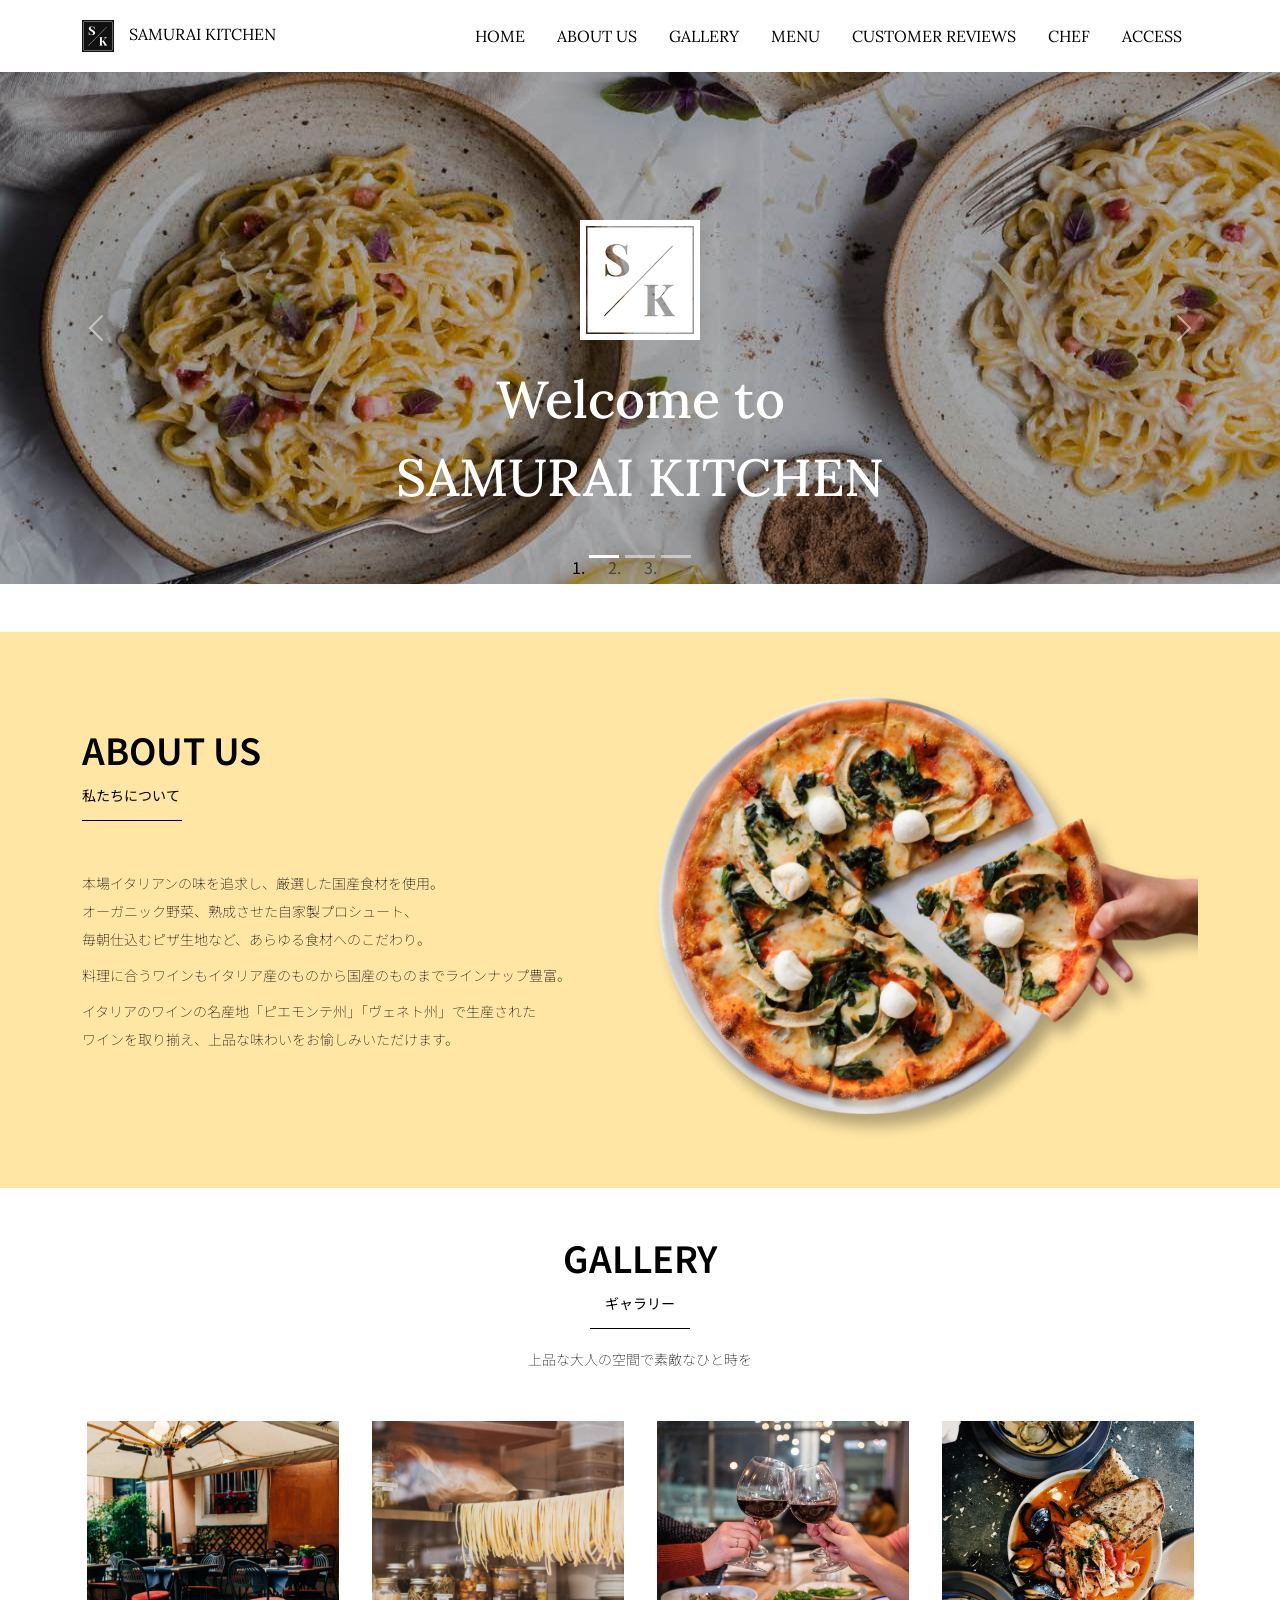
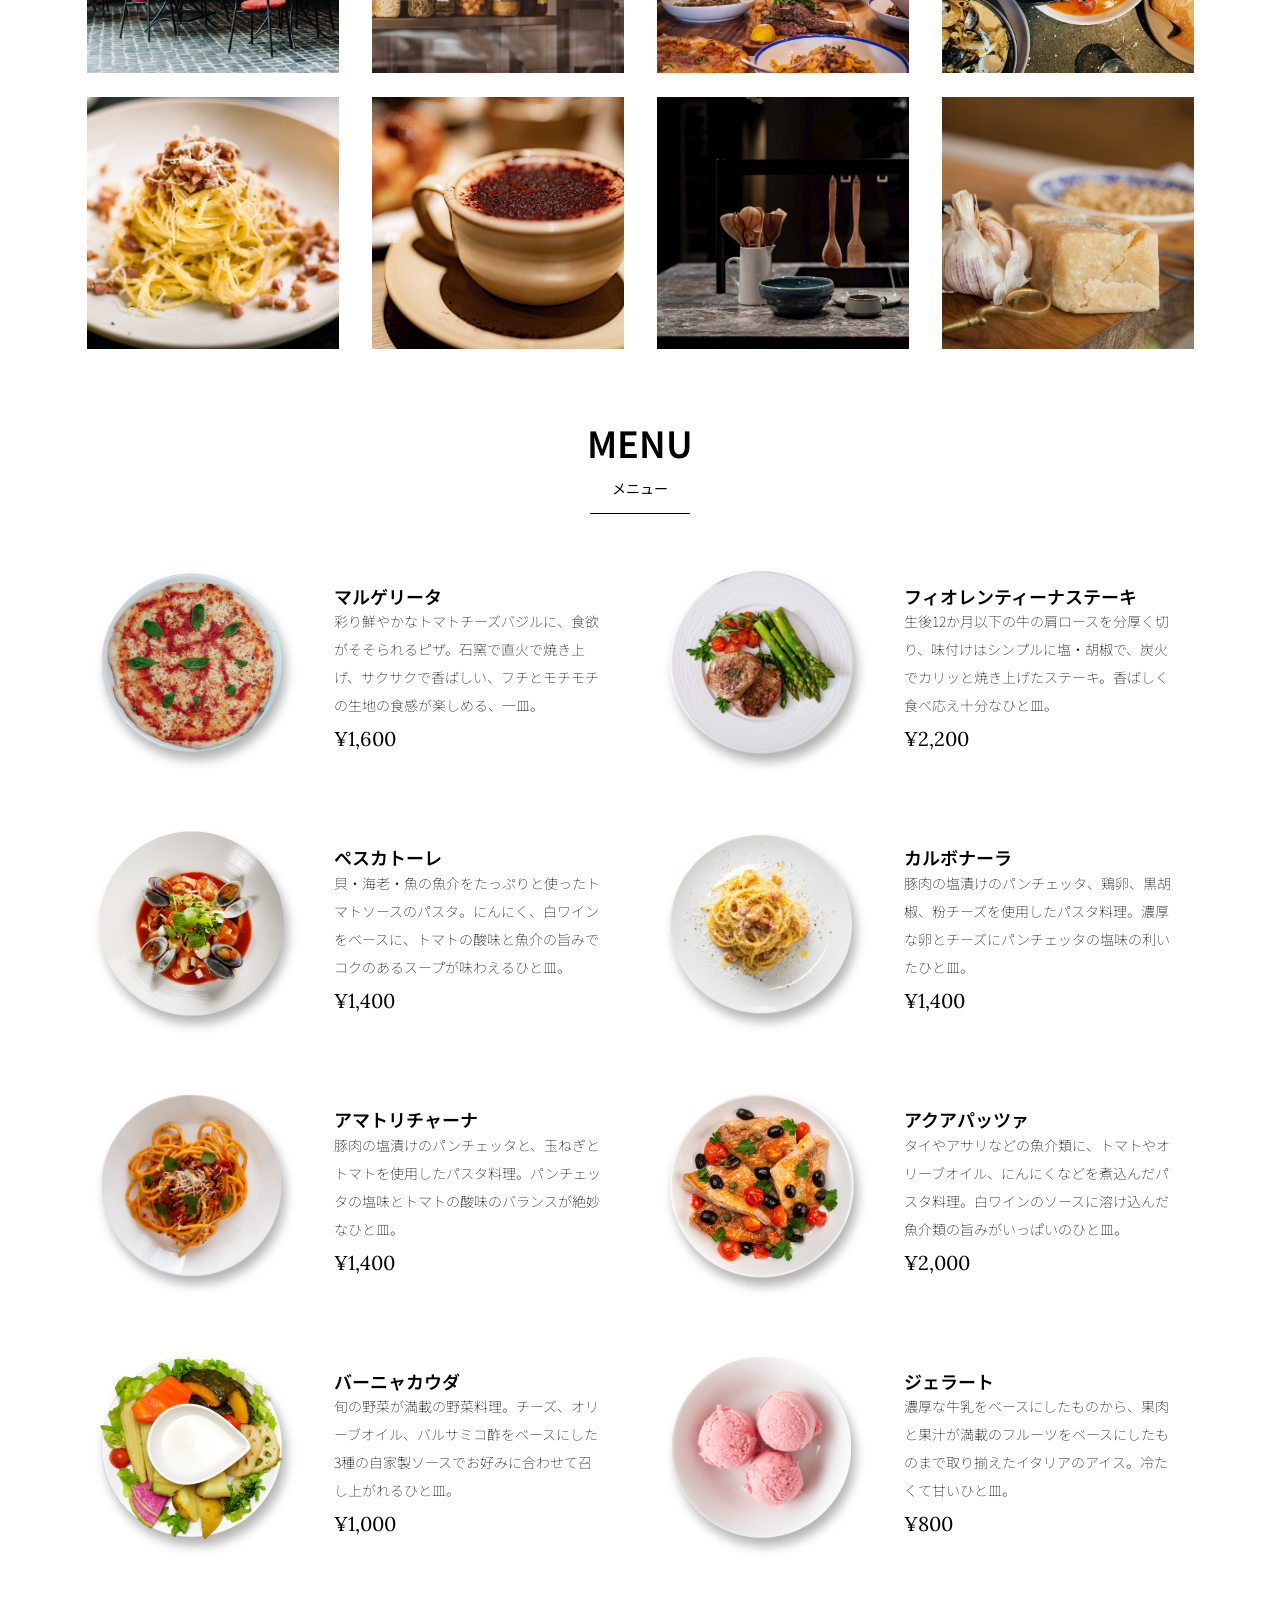
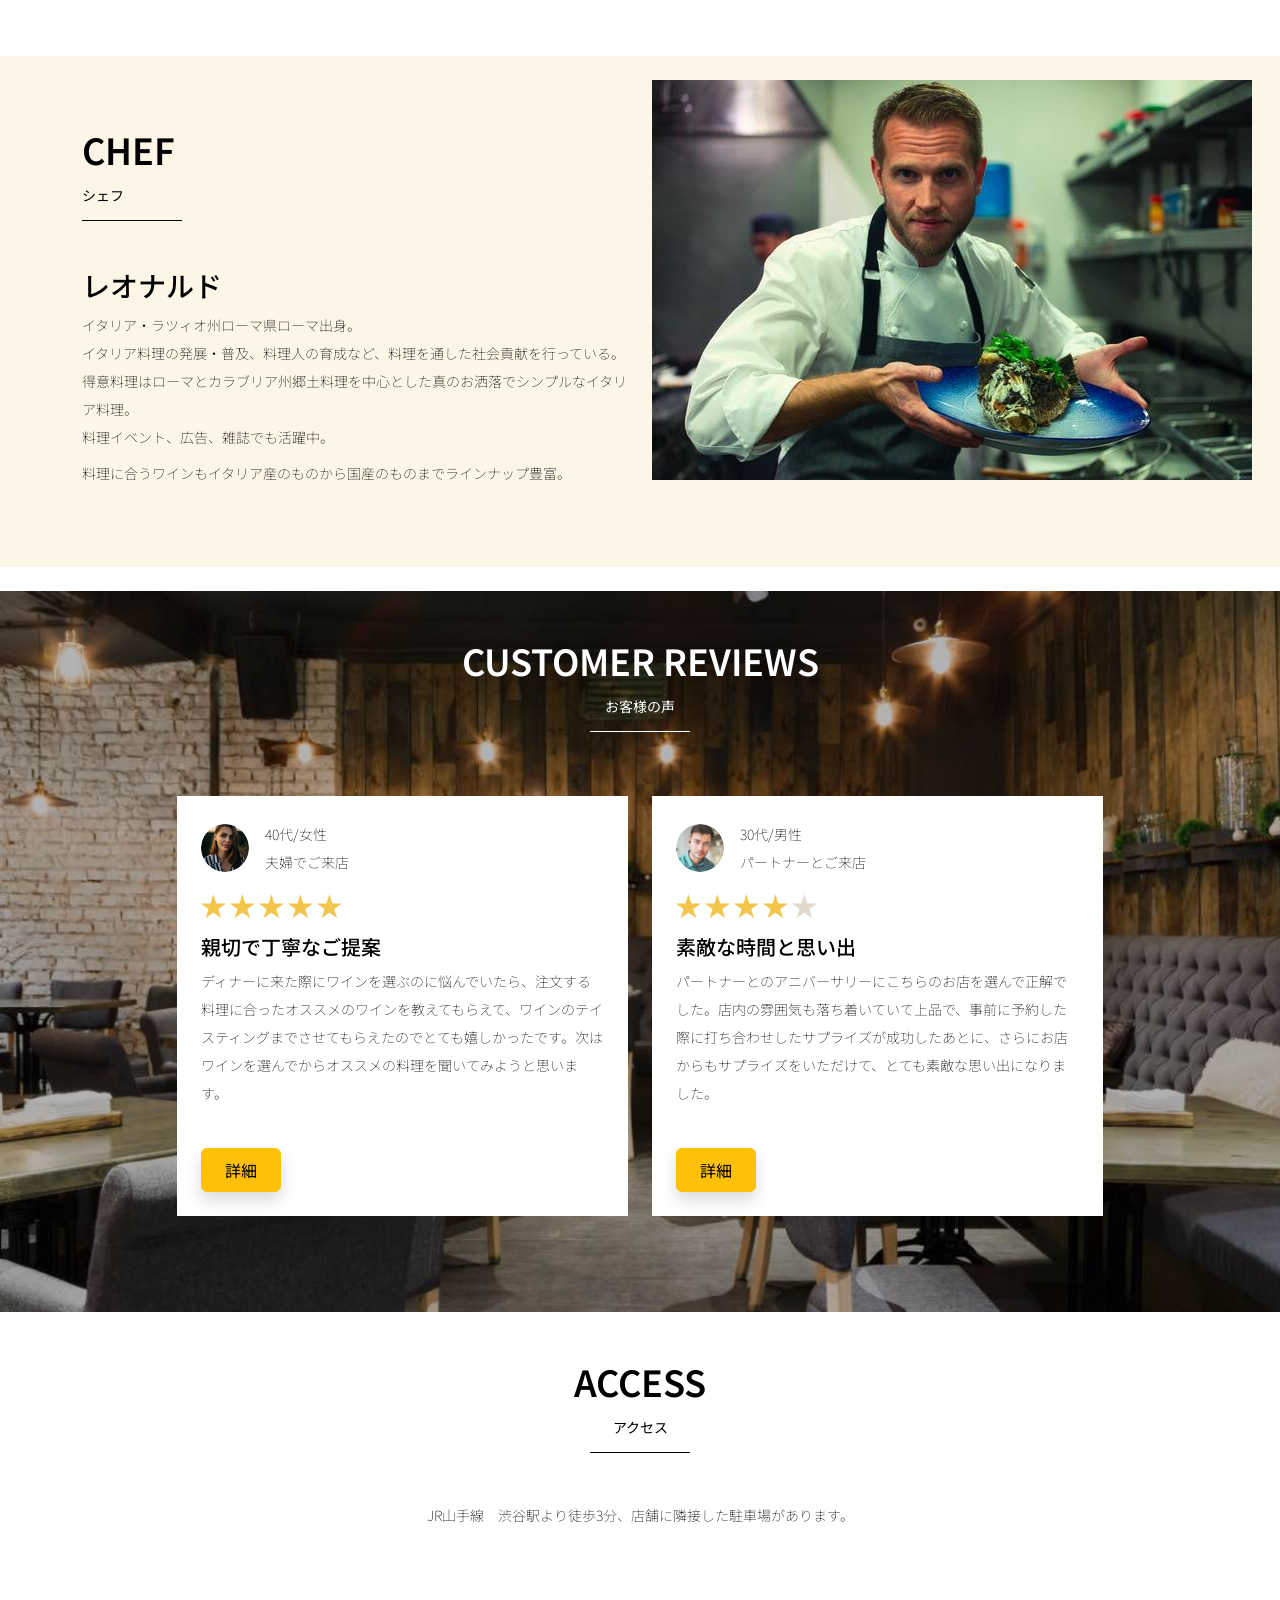
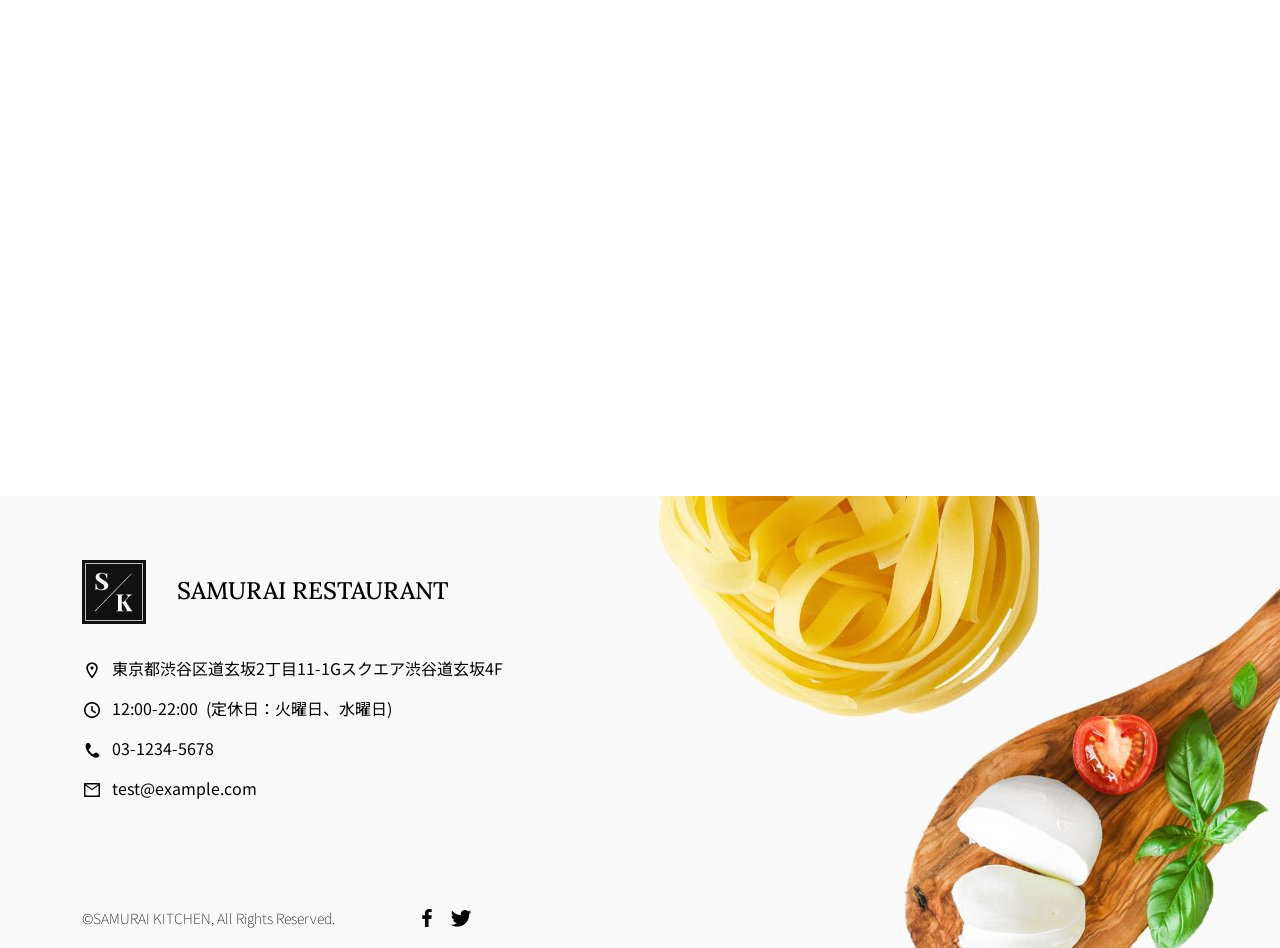
==== kadai_015/index.html @ 17f1c4e9 "Add files via upload" ====
<!doctype html>
<html lang="ja">

<head>
  <meta charset="utf-8">
  <meta name="viewport" content="width=device-width, initial-scale=1">
  <meta name="description" content="">
  <meta name="author" content="SAMURAI ENGINEER">
  <title>SAMURAI XD_HTML教材</title>
  <!-- ************************************************ bootstrap.min.cssの読み込み -->
  <link href="https://cdn.jsdelivr.net/npm/bootstrap@5.0.0-beta1/dist/css/bootstrap.min.css" rel="stylesheet"
    integrity="sha384-giJF6kkoqNQ00vy+HMDP7azOuL0xtbfIcaT9wjKHr8RbDVddVHyTfAAsrekwKmP1" crossorigin="anonymous">
  <!-- ************************************************ bootstrap.bundle.min.jsの読み込み -->
  <script src="https://cdn.jsdelivr.net/npm/bootstrap@5.0.0-beta1/dist/js/bootstrap.bundle.min.js"
    integrity="sha384-ygbV9kiqUc6oa4msXn9868pTtWMgiQaeYH7/t7LECLbyPA2x65Kgf80OJFdroafW" crossorigin="anonymous" defer>
  </script>

  <!-- ************************************************ Google Font読み込み -->
  <link rel="preconnect" href="https://fonts.gstatic.com">
  <link href="https://fonts.googleapis.com/css2?family=Lora&display=swap" rel="stylesheet">
  <link href="https://fonts.googleapis.com/css2?family=Noto+Sans+JP:wght@300&display=swap" rel="stylesheet">

  <!-- ************************************************今回作成する styles.cssの読み込み -->
  <link href="stylesheet/style.css" rel="stylesheet">
  <!-- ************************************************  -->
</head>

<body>
  <main>
    <!-- ************************************************ ナビゲーションバー開始 -->
    <nav class="navbar navbar-expand-lg">
      <div class="container">
        <a class="navbar-brand my_navbar_brand">
          <img class="img-fluid navbar_brand_logo" src="img/site_logo.png" alt="サイトアイコン"><span>SAMURAI KITCHEN</span>
        </a>
        <div class="navbar-toggler hamburger_menu" data-bs-toggle="collapse" data-bs-target="#navbarNav"
          　aria-controls="navbarNav" aria-expanded="false" aria-label="Toggle navigation">
          <input type="checkbox" id="hamburger_btn_check">
          <label for="hamburger_btn_check" class="hamburger_btn">
            <img class="btn_open" src="img/button_open.png" alt="ナビゲーションバーのボタン">
            <img class="btn_close" src="img/button_close.png" alt="ナビゲーションバーのボタン">
          </label>
        </div>
        <div class="collapse navbar-collapse justify-content-end" id="navbarNav">
          <ul class="navbar-nav">
            <li class="nav-item px-2">
              <a class="nav-link my_nav_link my-2" aria-current="page" href="#">HOME</a>
            </li>

            <li class="nav-item px-2">
              <a class="nav-link my_nav_link my-2" href="#about">ABOUT US</a>
            </li>

            <li class="nav-item px-2">
              <a class="nav-link my_nav_link my-2" href="#gallery">GALLERY</a>
            </li>

            <li class="nav-item px-2">
              <a class="nav-link my_nav_link my-2" href="#menu">MENU</a>
            </li>

            <li class="nav-item px-2">
              <a class="nav-link my_nav_link my-2" href="#review">CUSTOMER REVIEWS</a>
            </li>
            <li class="nav-item px-2">
              <a class="nav-link my_nav_link my-2" href="#chef">CHEF</a>
            </li>

            <li class="nav-item px-2">
              <a class="nav-link my_nav_link my-2" href="#access">ACCESS</a>
            </li>

          </ul>
        </div>
      </div>
    </nav>
    <!-- ************************************************ ナビゲーションバー終了 -->

    <!-- ************************************************ カルーセル開始 -->
    <div id="myCarousel" class="carousel slide mb-5" data-bs-ride="carousel">
      <ol class="carousel-indicators">
        <li data-bs-target="#myCarousel" data-bs-slide-to="0" class="active"></li>
        <li data-bs-target="#myCarousel" data-bs-slide-to="1"></li>
        <li data-bs-target="#myCarousel" data-bs-slide-to="2"></li>
      </ol>

      <div class="carousel-inner">
        <div class="carousel-item active">
          <img src="img/slider-1.jpg" alt="SAMURAI KITCHEN-1">
          <div class="carousel-caption">
            <h1 class="my_carousel_caption">
              Welcome to<br>
              SAMURAI KITCHEN
            </h1>
          </div>
        </div>

        <div class="carousel-item">
          <img src="img/slider-2.jpg" alt="サンプル画像">
          <div class="carousel-caption">
            <h1 class="my_carousel_caption">
              The fabulous combination of&nbsp;wine&nbsp;and&nbsp;food
            </h1>
          </div>
        </div>

        <div class="carousel-item">
          <img src="img/slider-3.jpg" alt="サンプル画像">
          <div class="carousel-caption">
            <h1 class="my_carousel_caption">Get the Italian taste<br>
              at the SAMURAI&nbsp;KITCHEN
            </h1>
          </div>
        </div>

      </div>
      <a class="carousel-control-prev" href="#myCarousel" role="button" data-bs-slide="prev">
        <span class="carousel-control-prev-icon" aria-hidden="true"></span>
        <span class="visually-hidden">Previous</span>
      </a>

      <a class="carousel-control-next" href="#myCarousel" role="button" data-bs-slide="next">
        <span class="carousel-control-next-icon" aria-hidden="true"></span>
        <span class="visually-hidden">Next</span>
      </a>
    </div>
    <!-- ************************************************ カルーセル終了 -->

    <!-- ************************************************ アバウトセクション開始 -->
    <section class="about_us_bg" id="about">
      <div class="container py-5 mb-5">
        <div class="row">
          <div class="col-lg-6 text-left">
            <div class="py-5">
              <h2 class="section_title about mb-5">
                ABOUT US
              </h2>
              <p class="mb-2">
                本場イタリアンの味を追求し、厳選した国産食材を使用。<br>
                オーガニック野菜、熟成させた自家製プロシュート、<br>
                毎朝仕込むピザ生地など、あらゆる食材へのこだわり。<br>
              </p>
              <p class="mb-2">
                料理に合うワインもイタリア産のものから国産のものまでラインナップ豊富。<br>
              </p>
              <p class="mb-2">
                イタリアのワインの名産地「ピエモンテ州」「ヴェネト州」で生産された<br>
                ワインを取り揃え、上品な味わいをお愉しみいただけます。<br>
              </p>
            </div>
          </div>
          <div class="col-lg-6">
            <img src="img/img-about-us.png" class="img-fluid" alt="pizza">
          </div>
        </div>
      </div>
    </section>
    <!-- ************************************************ アバウトセクション終了 -->

    <!-- ************************************************ ギャラリーセクション開始 -->
    <section id="gallery">
      <div class="container mb-5">
        <h2 class="mb-3 section_title gallery text-center">GALLERY</h2>
        <p class="text-center mb-5">
          上品な大人の空間で素敵なひと時を
        </p>
        <div class="row">
          <div class="col-6 col-lg-3 mb-4 d-flex justify-content-center">
            <img class="img-fluid" src="img/gallery-1.jpg" alt="サンプル画像">
          </div>

          <div class="col-6 col-lg-3 mb-4 d-flex justify-content-center">
            <img class="img-fluid" src="img/gallery-2.jpg" alt="サンプル画像">
          </div>

          <div class="col-6 col-lg-3 mb-4 d-flex justify-content-center">
            <img class="img-fluid" src="img/gallery-3.jpg" alt="サンプル画像">
          </div>

          <div class="col-6 col-lg-3 mb-4 d-flex justify-content-center">
            <img class="img-fluid" src="img/gallery-4.jpg" alt="サンプル画像">
          </div>

          <div class="col-6 col-lg-3 mb-4 d-flex justify-content-center">
            <img class="img-fluid" src="img/gallery-5.jpg" alt="サンプル画像">
          </div>

          <div class="col-6 col-lg-3 mb-4 d-flex justify-content-center">
            <img class="img-fluid" src="img/gallery-6.jpg" alt="サンプル画像">
          </div>

          <div class="col-6 col-lg-3 mb-4 d-flex justify-content-center">
            <img class="img-fluid" src="img/gallery-7.jpg" alt="サンプル画像">
          </div>

          <div class="col-6 col-lg-3 mb-4 d-flex justify-content-center">
            <img class="img-fluid" src="img/gallery-8.jpg" alt="サンプル画像">
          </div>

        </div>
      </div>
    </section>
    <!-- ************************************************ ギャラリーセクション終了 -->

    <!-- ************************************************ メニューセクション -->
    <section id="menu">
      <div class="container">
        <div class="row">
          <div class="col-lg-12">
            <h2 class="section_title menu text-center mb-5">MENU</h2>
          </div>
        </div>
      </div>

      <div class="container mb-5">
        <div class="row">
          <div class="col-12 col-lg-6">
            <div class="row g-0 mb-4">
              <div class="col-12 col-lg-5 text-center">
                <img src="img/margherita.png" class="img-fluid" alt="マルゲリータ">
              </div>
              <div class="col-12 col-lg-7 p-4">
                <h4 class="mb-0 menu_title">マルゲリータ</h4>
                <p class="my-auto">彩り鮮やかなトマトチーズバジルに、食欲がそそられるピザ。石窯で直火で焼き上げ、サクサクで香ばしい、フチとモチモチの生地の食感が楽しめる、一皿。</p>
                <p class="menu_price">¥1,600</p>
              </div>
            </div>
          </div>

          <div class="col-12 col-lg-6">
            <div class="row g-0 mb-4">
              <div class="col-12 col-lg-5 text-center">
                <img src="img/steak.png" class="img-fluid" alt="フィオレンティーナステーキ">
              </div>
              <div class="col-12 col-lg-7 p-4">
                <h4 class="mb-0 menu_title">フィオレンティーナステーキ</h4>
                <p class="my-auto">生後12か月以下の牛の肩ロースを分厚く切り、味付けはシンプルに塩・胡椒で、炭火でカリッと焼き上げたステーキ。香ばしく食べ応え十分なひと皿。</p>
                <p class="menu_price">¥2,200</p>
              </div>
            </div>
          </div>

          <div class="col-12 col-lg-6">
            <div class="row g-0 mb-4">
              <div class="col-12 col-lg-5 text-center">
                <img src="img/pescatore.png" class="img-fluid" alt="ペスカトーレ">
              </div>
              <div class="col-12 col-lg-7 p-4">
                <h4 class="mb-0 menu_title">ペスカトーレ</h4>
                <p class="my-auto">貝・海老・魚の魚介をたっぷりと使ったトマトソースのパスタ。にんにく、白ワインをベースに、トマトの酸味と魚介の旨みでコクのあるスープが味わえるひと皿。</p>
                <p class="menu_price">¥1,400</p>
              </div>
            </div>
          </div>

          <div class="col-12 col-lg-6">
            <div class="row g-0 mb-4">
              <div class="col-12 col-lg-5 text-center">
                <img src="img/carbonara.png" class="img-fluid" alt="カルボナーラ">
              </div>
              <div class="col-12 col-lg-7 p-4">
                <h4 class="mb-0 menu_title">カルボナーラ</h4>
                <p class="my-auto">豚肉の塩漬けのパンチェッタ、鶏卵、黒胡椒、粉チーズを使用したパスタ料理。濃厚な卵とチーズにパンチェッタの塩味の利いたひと皿。</p>
                <p class="menu_price">¥1,400</p>
              </div>
            </div>
          </div>

          <div class="col-12 col-lg-6">
            <div class="row g-0 mb-4">
              <div class="col-12 col-lg-5 text-center">
                <img src="img/amatriciana.png" class="img-fluid" alt="アマトリチャーナ">
              </div>
              <div class="col-12 col-lg-7 p-4">
                <h4 class="mb-0 menu_title">アマトリチャーナ</h4>
                <p class="my-auto">豚肉の塩漬けのパンチェッタと、玉ねぎとトマトを使用したパスタ料理。パンチェッタの塩味とトマトの酸味のバランスが絶妙なひと皿。</p>
                <p class="menu_price">¥1,400</p>
              </div>
            </div>
          </div>

          <div class="col-12 col-lg-6">
            <div class="row g-0 mb-4">
              <div class="col-12 col-lg-5 text-center">
                <img src="img/acqua-pazza.png" class="img-fluid" alt="アクアパッツァ">
              </div>
              <div class="col-12 col-lg-7 p-4">
                <h4 class="mb-0 menu_title">アクアパッツァ</h4>
                <p class="my-auto">タイやアサリなどの魚介類に、トマトやオリーブオイル、にんにくなどを煮込んだパスタ料理。白ワインのソースに溶け込んだ魚介類の旨みがいっぱいのひと皿。</p>
                <p class="menu_price">¥2,000</p>
              </div>
            </div>
          </div>

          <div class="col-12 col-lg-6">
            <div class="row g-0 mb-4">
              <div class="col-12 col-lg-5 text-center">
                <img src="img/bagna-cauda.png" class="img-fluid" alt="バーニャカウダ">
              </div>
              <div class="col-12 col-lg-7 p-4">
                <h4 class="mb-0 menu_title">バーニャカウダ</h4>
                <p class="my-auto">旬の野菜が満載の野菜料理。チーズ、オリーブオイル、バルサミコ酢をベースにした3種の自家製ソースでお好みに合わせて召し上がれるひと皿。</p>
                <p class="menu_price">¥1,000</p>
              </div>
            </div>
          </div>

          <div class="col-12 col-lg-6">
            <div class="row g-0 mb-4">
              <div class="col-12 col-lg-5 text-center">
                <img src="img/gelato.png" class="img-fluid" alt="ジェラート">
              </div>
              <div class="col-12 col-lg-7 p-4">
                <h4 class="mb-0 menu_title">ジェラート</h4>
                <p class="my-auto">濃厚な牛乳をベースにしたものから、果肉と果汁が満載のフルーツをベースにしたものまで取り揃えたイタリアのアイス。冷たくて甘いひと皿。</p>
                <p class="menu_price">¥800</p>
              </div>
            </div>
          </div>
        </div>
      </div>
    </section>
    <!-- ************************************************ メニューセクション終了 -->

<section class="chef_bg" id="chef">
      <div class="container py-4 mb-4">
        <div class="row">
          <div class="col-lg-6 text-left">
            <div class="py-5">
              <h2 class="section_title chef mb-5">
                CHEF
              </h2>
              <h3>レオナルド</h3>
              <p class="mb-2">
      イタリア・ラツィオ州ローマ県ローマ出身。 <br>イタリア料理の発展・普及、料理人の育成など、料理を通した社会貢献を行っている。 <br>得意料理はローマとカラブリア州郷土料理を中心とした真のお洒落でシンプルなイタリア料理。 <br>
料理イベント、広告、雑誌でも活躍中。
              </p>
              <p class="mb-2">
                料理に合うワインもイタリア産のものから国産のものまでラインナップ豊富。<br>
              </p>
              
            </div>
          </div>
          <div class="col-lg-6">
            <img src="img/chef.jpg" alt="chef">
          </div>
        </div>
      </div>
    </section>


    <!-- ************************************************ レビューセクション開始 -->
    <section id="review">
      <div class="review_wrapper">
        <div class="container py-5 mb-5">
          <div class="text-center mb-5">
            <h2 class="section_title review text-center text-white">CUSTOMER REVIEWS</h2>
          </div>
          <div class="row pb-5 justify-content-center">
            <div class="col-12 col-lg-5 mt-3">
              <div class="bg-white h_420">
                <div class="p-4">
                  <div class="d-flex align-items-center">
                    <img src="img/customer-woman.png" class="reviewer_img" alt="サンプル画像">
                    <div>
                      <p class="my-0">40代/女性</p>
                      <p class="my-0">夫婦でご来店</p>
                    </div>
                  </div>
                  <div class="my-3">
                    <img src="img/star-point.png" class="star_img" alt="star">
                    <img src="img/star-point.png" class="star_img" alt="star">
                    <img src="img/star-point.png" class="star_img" alt="star">
                    <img src="img/star-point.png" class="star_img" alt="star">
                    <img src="img/star-point.png" class="star_img" alt="star">
                  </div>
                  <h5>親切で丁寧なご提案</h5>
                  <p>
                    ディナーに来た際にワインを選ぶのに悩んでいたら、注文する料理に合ったオススメのワインを教えてもらえて、ワインのテイスティングまでさせてもらえたのでとても嬉しかったです。次はワインを選んでからオススメの料理を聞いてみようと思います。
                  </p>
                  <button type="button" class="btn btn-warning shadow fix_bottom">詳細</button>
                </div>
              </div>
            </div>
            <div class="col-12 col-lg-5 mt-3">
              <div class="bg-white h_420">
                <div class="p-4">
                  <div class="d-flex align-items-center">
                    <img src="img/customer-man.png" class="reviewer_img" alt="サンプル画像">
                    <div>
                      <p class="my-0">30代/男性</p>
                      <p class="my-0">パートナーとご来店</p>
                    </div>
                  </div>
                  <div class="my-3">
                    <img src="img/star-point.png" class="star_img" alt="star">
                    <img src="img/star-point.png" class="star_img" alt="star">
                    <img src="img/star-point.png" class="star_img" alt="star">
                    <img src="img/star-point.png" class="star_img" alt="star">
                    <img src="img/star-no-point.png" class="star_img" alt="no-star">
                  </div>
                  <h5>素敵な時間と思い出</h5>
                  <p>
                    パートナーとのアニバーサリーにこちらのお店を選んで正解でした。店内の雰囲気も落ち着いていて上品で、事前に予約した際に打ち合わせしたサプライズが成功したあとに、さらにお店からもサプライズをいただけて、とても素敵な思い出になりました。
                  </p>
                  <button type="button" class="btn btn-warning shadow fix_bottom">詳細</button>
                </div>
              </div>
            </div>
          </div>
        </div>
      </div>
    </section>
    <!-- ************************************************ レビューセクション終了 -->

    <!-- ************************************************ アクセスセクション開始 -->
    <section id="access">
      <div class="container">

        <div class="row">
          <div class="col-lg-12 text-center mb-5">
            <h2 class="section_title text-center access mb-5">ACCESS</h2>
            <p>JR山手線　渋谷駅より徒歩3分、店舗に隣接した駐車場があります。</p>
          </div>
        </div>
      </div>

      <div class="container mb-5 px-2">
        <iframe
          src="https://www.google.com/maps/embed?pb=!1m18!1m12!1m3!1d12967.114087343349!2d139.687349334065!3d35.657827993593834!2m3!1f0!2f0!3f0!3m2!1i1024!2i768!4f1.1!3m3!1m2!1s0x6018f5209bb80c49%3A0x7abbc1a9d7d575eb!2z5qCq5byP5Lya56S-5L6N!5e0!3m2!1sja!2sjp!4v1623882550231!5m2!1sja!2sjp"
          class="w-100" style="height: 50vh;" loading="lazy"></iframe>
      </div>
    </section>
    <!-- ************************************************ アクセスセクション終了 -->


    <!-- ************************************************ フッター開始 -->
    <footer id="footer">
      <div class="container">
        <div class="row">
          <div class="col-12 col-lg-6 position-relative">
            <div class="row pt-5">
              <div class="col-lg-2 text-center my-3">
                <img class="img-fluid footer_brand_logo" src="img/site_logo.png" alt="サンプル画像">
              </div>
              <div class="col-lg-10 align-self-center my-3">
                <h2 class="m-0 footer_text">SAMURAI RESTAURANT</h2>
              </div>
            </div>

            <div class="restaurant_info py-3">
              <div class="d-flex mb-3">
                <img src="img/icon-Marker.png" alt="marker">
                <p class="p-0 m-0">東京都渋谷区道玄坂2丁目11-1Gスクエア渋谷道玄坂4F</p>
              </div>
              <div class="d-flex mb-3">
                <img src="img/icon-Clock.png" alt="clock">
                <p class="p-0 m-0">12:00-22:00&nbsp;&nbsp;(定休日：火曜日、水曜日)</p>
              </div>
              <div class="d-flex mb-3">
                <img src="img/icon-Phone.png" alt="phone">
                <p class="p-0 m-0">03-1234-5678</p>
              </div>
              <div class="d-flex mb-3">
                <img src="img/icon-Mail.png" alt="mail">
                <p class="p-0 m-0">test@example.com</p>
              </div>
            </div>

            <div class="copy_right align-items-center">
              <p>
                ©SAMURAI KITCHEN, All Rights Reserved.
              </p>
              <img src="img/icon-facebook.png" class="sns_img" alt="facebook">
              <img src="img/icon-twitter.png" class="sns_img" alt="twitter">
            </div>
          </div>

          <!-- 右側背景画像 -->
          <div class="col-12 col-lg-6 d-none d-lg-block">
            <img src="img/background-footer.jpg" alt="背景画像">
          </div>
        </div>
      </div>
    </footer>
    <!-- ************************************************ フッター終了 -->

  </main>
</body>

</html>
---- kadai_015/stylesheet/style.css ----
/* ----------------------------------------------- 共通 */
html,
body {
  overflow-x: hidden;
}

body {
  color: #000000;
  font-family: 'Noto Sans JP', sans-serif;
  padding-bottom: 0;
}

p {
  line-height: 2.0em;
  font-weight: 100;
  font-style: normal;
  font-size: 14px;
}

.section_title {
  font-size: 36px;
  font-weight: 600;
}

.section_title::after {
  display: block;
  font-size: 14px;
  font-weight: 400;
  padding: 16px 0 16px;
  width: 100px;
  border-bottom: solid 1px #000000;
}

/* ----------------------------------------------- ナビゲーションバー */
.navbar_brand_logo {
  width: 32px;
  height: 32px;
  display: inline-block;
  margin-right: 15px;
}

.my_navbar_brand,
.my_nav_link {
  font-size: 16px;
  font-family: 'Lora', serif;
  color: #000000 !important;
}

.navbar-toggler {
  padding: 0 !important;
  border: none;
}

#hamburger_btn_check:checked~.hamburger_btn .btn_close {
  display: block;
}

#hamburger_btn_check:checked~.hamburger_btn .btn_open {
  display: none;
}

.btn_close {
  display: none;
}

#hamburger_btn_check {
  display: none;
}

/* ----------------------------------------------- カルーセル */
.my_carousel_caption {
  font-size: 52px;
  padding-top: 1.25rem;
  padding-bottom: 1.25rem;
  color: #fff;
  text-align: center;
  font-family: 'Lora', serif;
  line-height: 1.5em;
}

.my_carousel_caption::before {
  content: url(../img/logoSymbol_White.png);
  display: block;
}

@media screen and (max-width:375px) {
  .my_carousel_caption {
    font-size: 27px;
  }
}

.carousel-item {
  height: 32rem;
}

.carousel-item>img {
  position: absolute;
  top: 0;
  left: 0;
  min-width: 100%;
  height: 32rem;
}

/* ----------------------------------------------- アバウト */
.about::after {
  content: "私たちについて"
}

.about_us_bg {
  background-color: #FFE6A5;
}

/* ----------------------------------------------- ギャラリー */
.gallery::after {
  content: "ギャラリー";
  margin: 0 auto 0;
}

/* ----------------------------------------------- メニュー */
.menu::after {
  content: "メニュー";
  margin: 0 auto 0;
}

.menu_title {
  font-size: 18px;
  font-weight: 600;
  font-style: normal;
}

.menu_price {
  font-size: 20px;
  font-weight: 400;
  font-family: 'Lora', serif;
}


/* ----------------------------------------------- レビュー */
.review_wrapper {
  background-image: url(../img/background-reviews.jpg);
  background-repeat: no-repeat;
  background-size: cover;
}

.review::after {
  content: "お客様の声";
  margin: 0 auto 0;
  border-bottom: solid 1px #FFFFFF;
}

.h_420 {
  height: 420px;
  position: relative;
}

.reviewer_img {
  width: 48px;
  height: 48px;
  border-radius: 50%;
  margin-right: 16px;
}

.star_img {
  width: 25px;
  height: 25px;
}

.fix_bottom {
  position: absolute;
  width: 80px;
  height: 44px;
  left: 24px;
  bottom: 24px;
}

.chef::after {
  content: "シェフ"
}

.chef_bg {
  background-color: #FDF5E6;
}
/* ----------------------------------------------- アクセス */
.access::after {
  content: "アクセス";
  margin: 0 auto 0;
}

/* ----------------------------------------------- フッター */
#footer {
  background-color: #FAFAFA;
}

.copy_right {
  font-size: 14px;
  position: absolute;
  bottom: 1rem;
  left: 12px;
  display: flex;
}

.copy_right>p {
  margin-right: 5rem;
  margin-bottom: 0;
}

.copy_right>img.sns_img {
  height: 24px;
  width: 24px;
  margin-right: 10px;
  margin-top: 0;
}

.restaurant_info p {
  font-weight: 400;
  line-height: 1.5;
  font-size: 16px;
}

.restaurant_info img {
  width: 20px;
  height: 20px;
  margin-right: 10px;
  line-height: 1.5;
  margin-top: auto;
}


.footer_brand_logo {
  width: 64px;
  height: 64px;
  display: inline-block;
  margin-right: 15px;
}

.footer_text {
  font-size: 24px;
  font-family: 'Lora', serif;
}

/* スマートフォン画面幅（最大991pxまで）でスタイルを適用 */
@media screen and (max-width: 991px) {
  .footer_text,
  .copy_right {
    margin-top: 2rem;
    text-align: center;
    position: relative;
  }

  .copy_right>p, img {
    margin-right: 1rem;
    font-size: 14px;
    margin: 0;
    line-height: 35px;
  }
}

@media screen and (max-width: 375px) {
  .footer_text,
  .copy_right {
    margin-top: 2rem;
    text-align: center;
    position: relative;
  }

  .copy_right>p,
  img {
    margin-right: 1rem;
    font-size: 14px;
    margin: 0;
    line-height: 35px;
  }
}
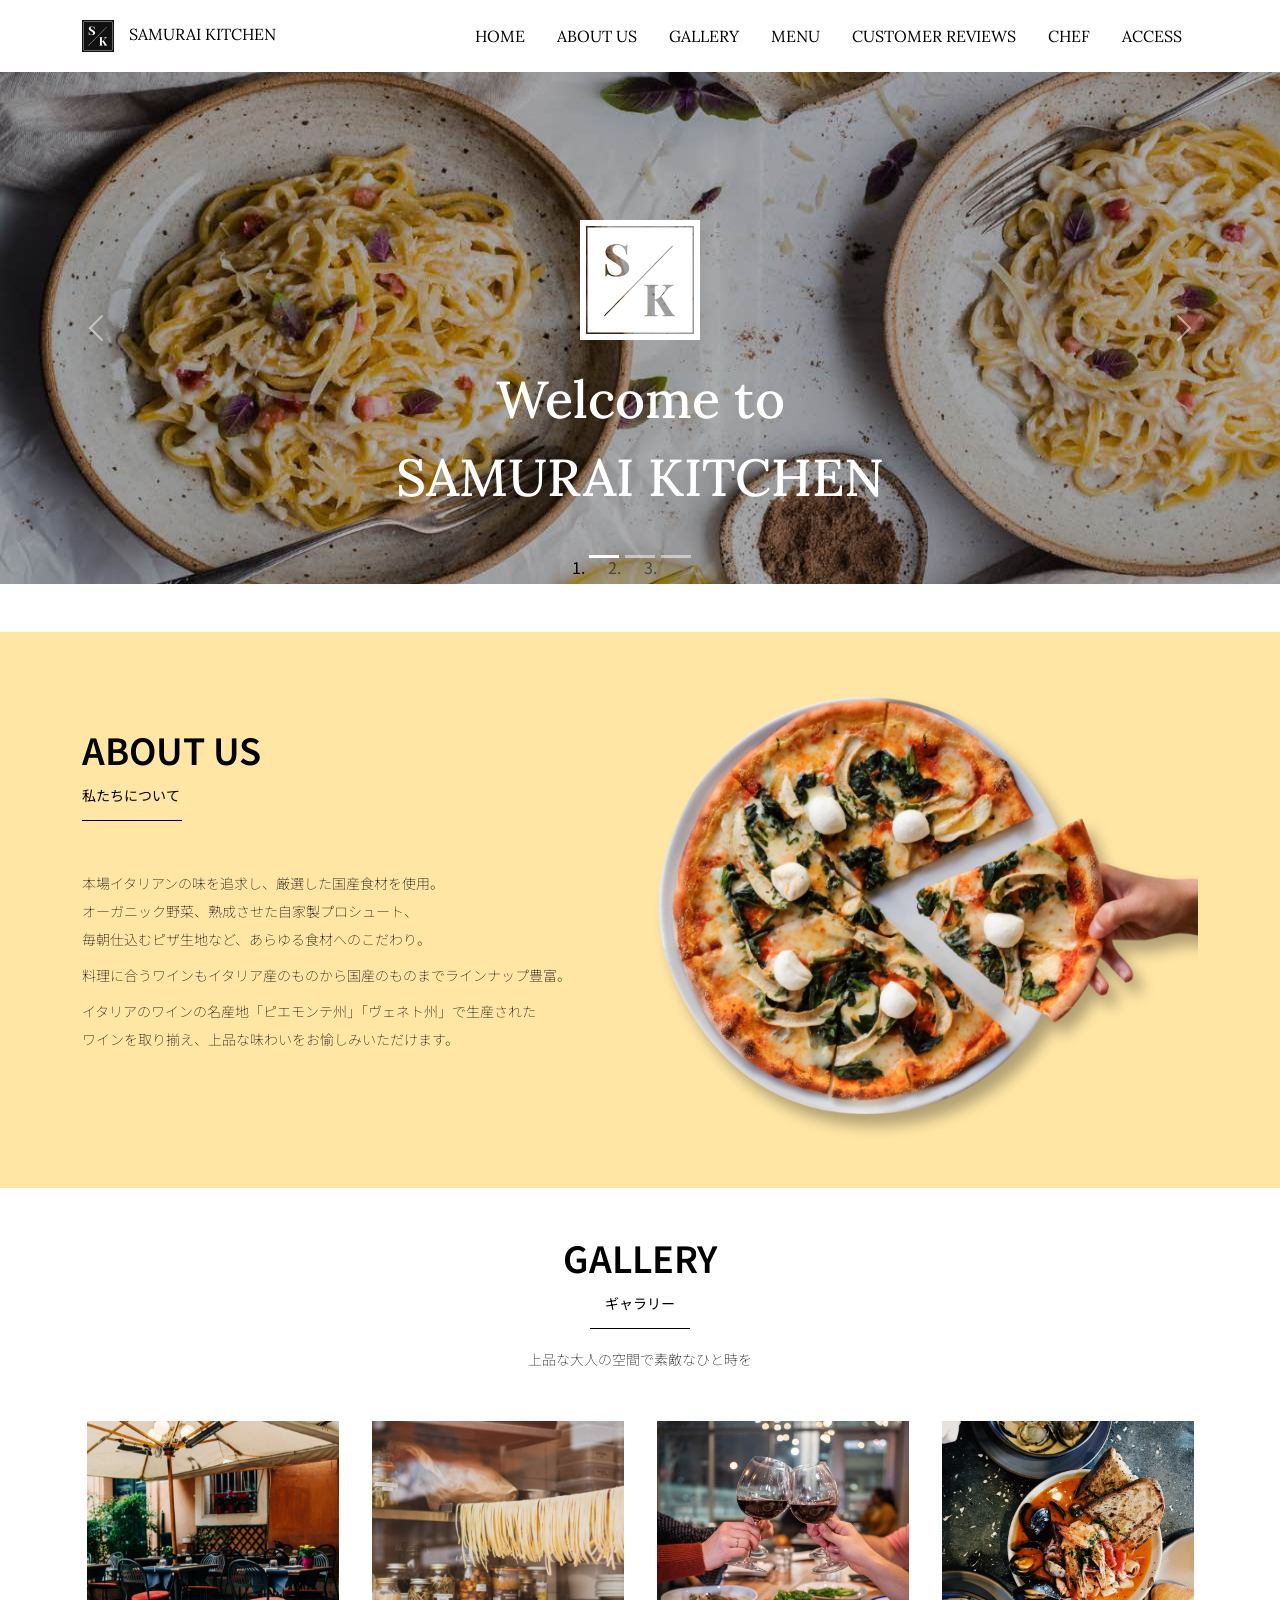
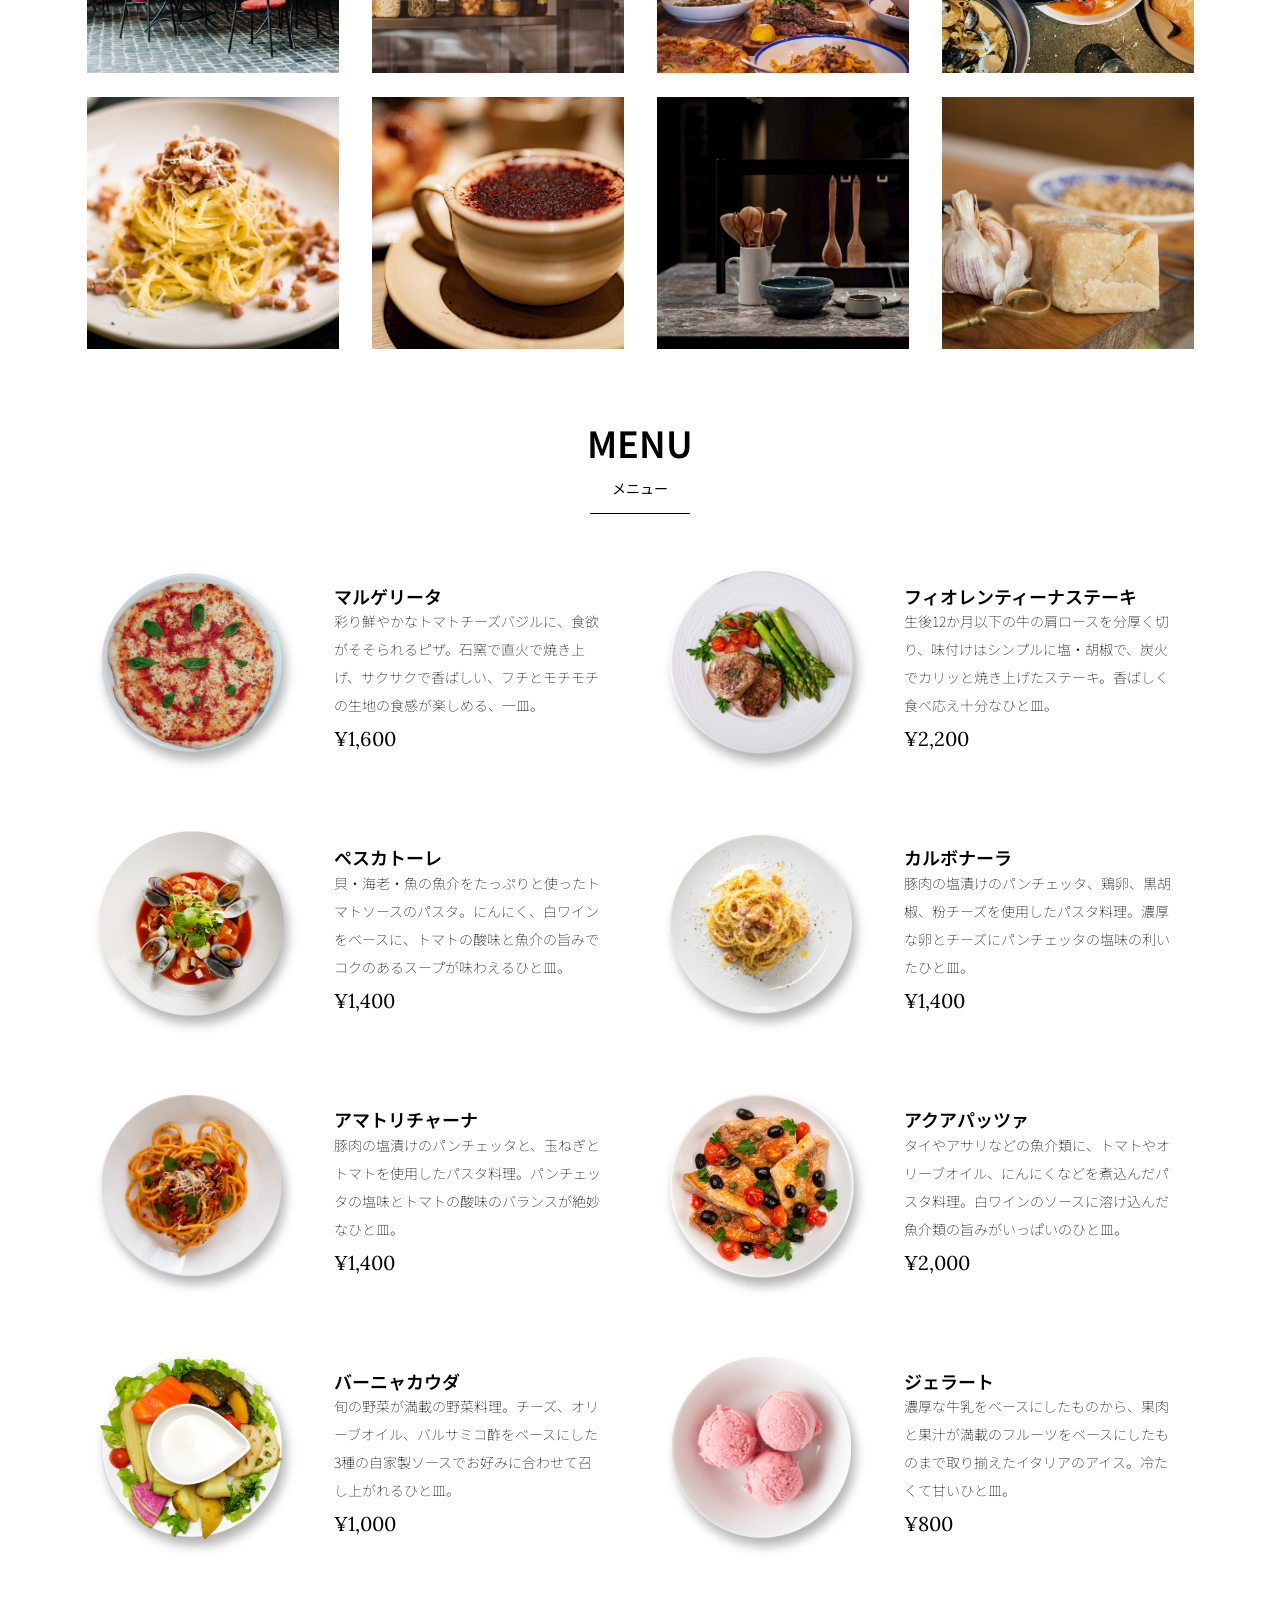
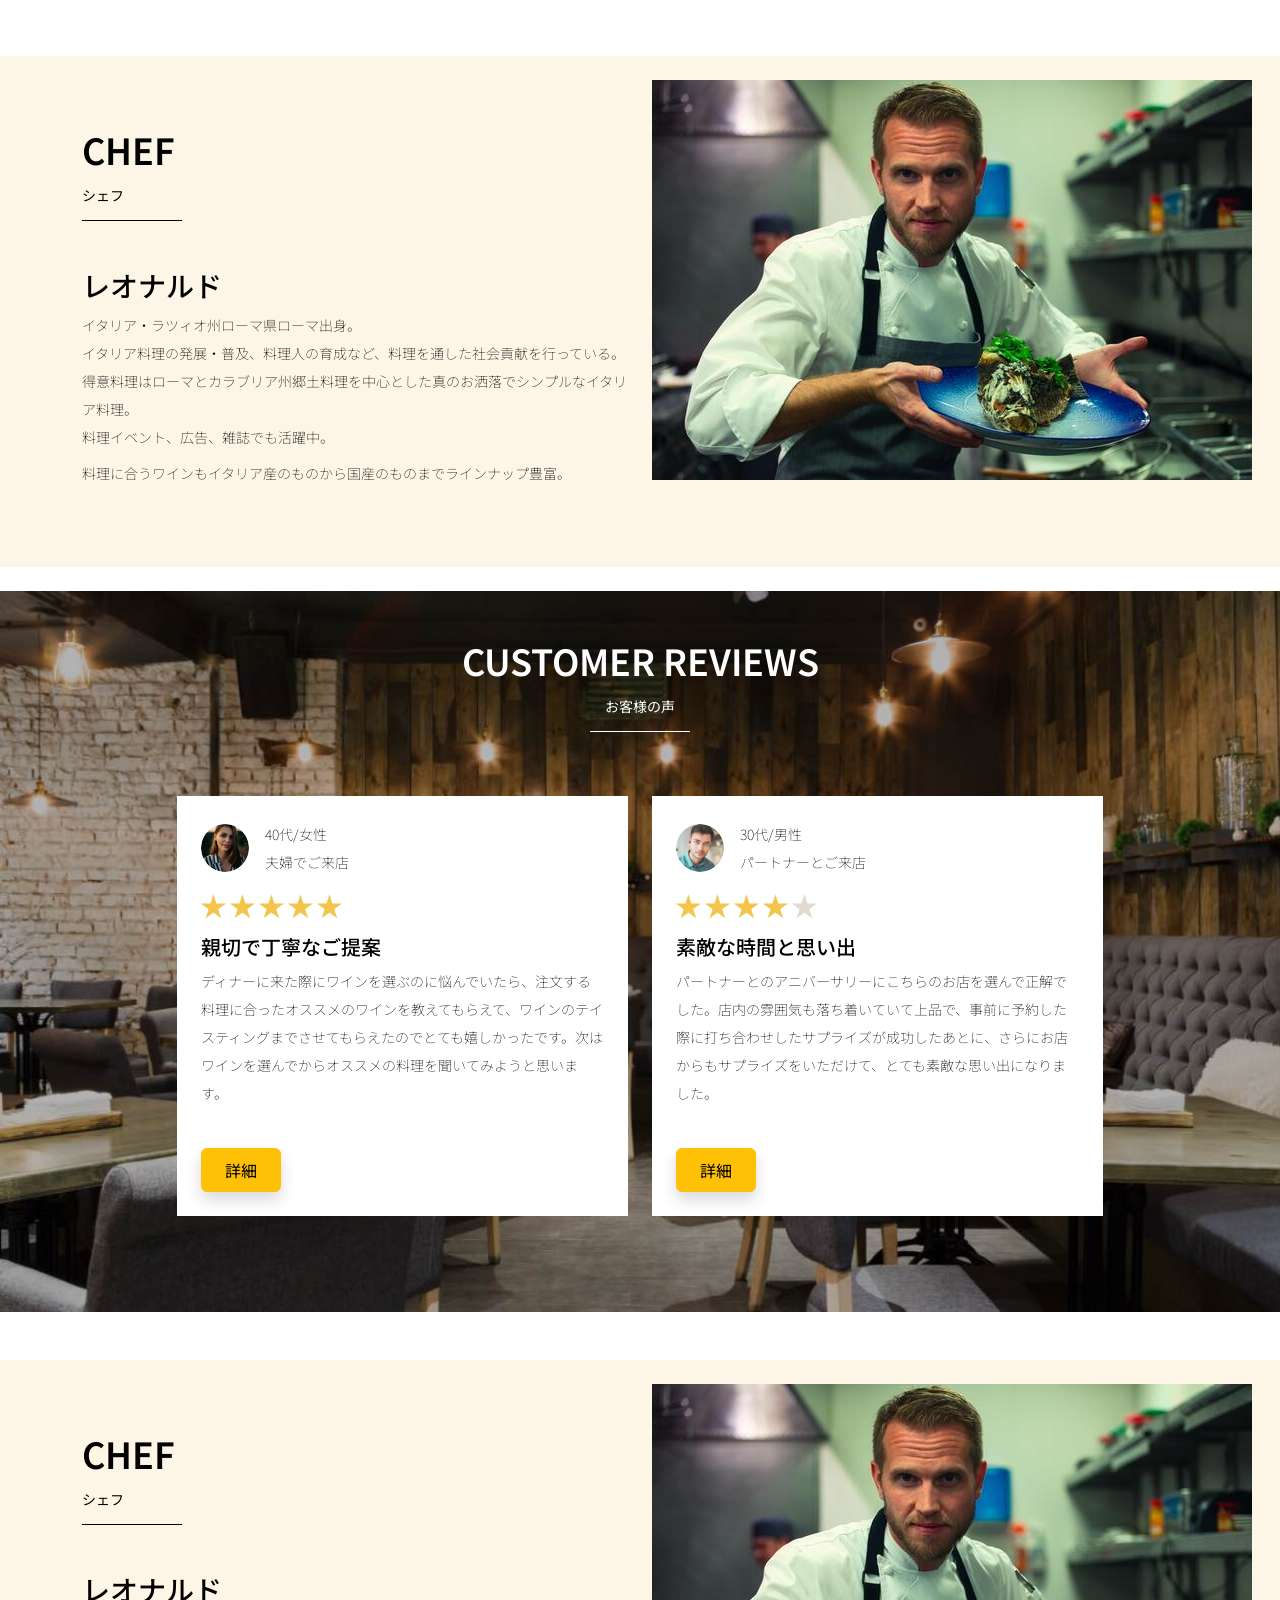
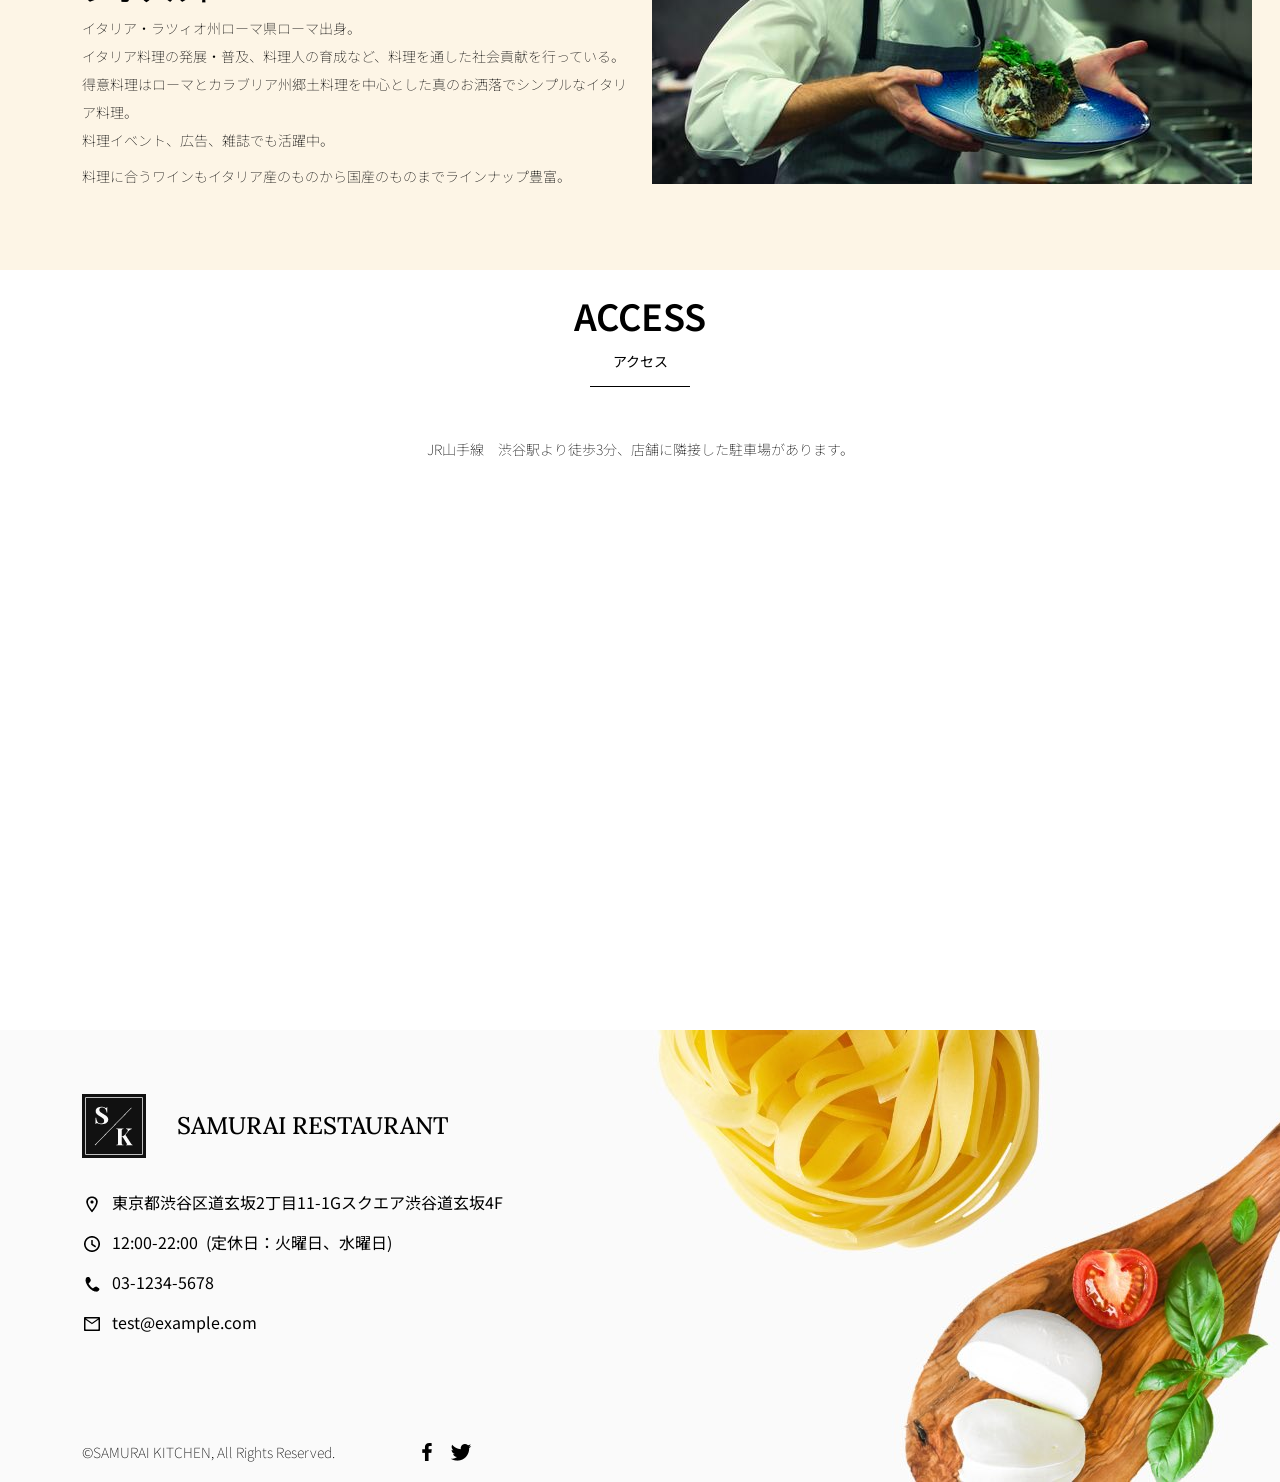
==== commit ac07378c: "Update index.html" ====
--- a/kadai_015/index.html
+++ b/kadai_015/index.html
@@ -413,6 +413,40 @@
     </section>
     <!-- ************************************************ レビューセクション終了 -->
 
+    <!-- ************************************************ メニューセクション終了 -->
+
+<!-- ここから -->
+<section class="chef_bg" id="chef">
+      <div class="container py-4 mb-4">
+        <div class="row">
+          <div class="col-lg-6 text-left">
+            <div class="py-5">
+              <h2 class="section_title chef mb-5">
+                CHEF
+              </h2>
+              <h3>レオナルド</h3>
+              <p class="mb-2">
+      イタリア・ラツィオ州ローマ県ローマ出身。 <br>イタリア料理の発展・普及、料理人の育成など、料理を通した社会貢献を行っている。 <br>得意料理はローマとカラブリア州郷土料理を中心とした真のお洒落でシンプルなイタリア料理。 <br>
+料理イベント、広告、雑誌でも活躍中。
+              </p>
+              <p class="mb-2">
+                料理に合うワインもイタリア産のものから国産のものまでラインナップ豊富。<br>
+              </p>
+              
+            </div>
+          </div>
+          <div class="col-lg-6">
+            <img src="img/chef.jpg" alt="chef">
+          </div>
+        </div>
+      </div>
+    </section>
+<!-- ここまで切り取り -->
+
+
+    <!-- ************************************************ レビューセクション開始 -->
+    
+    
     <!-- ************************************************ アクセスセクション開始 -->
     <section id="access">
       <div class="container">
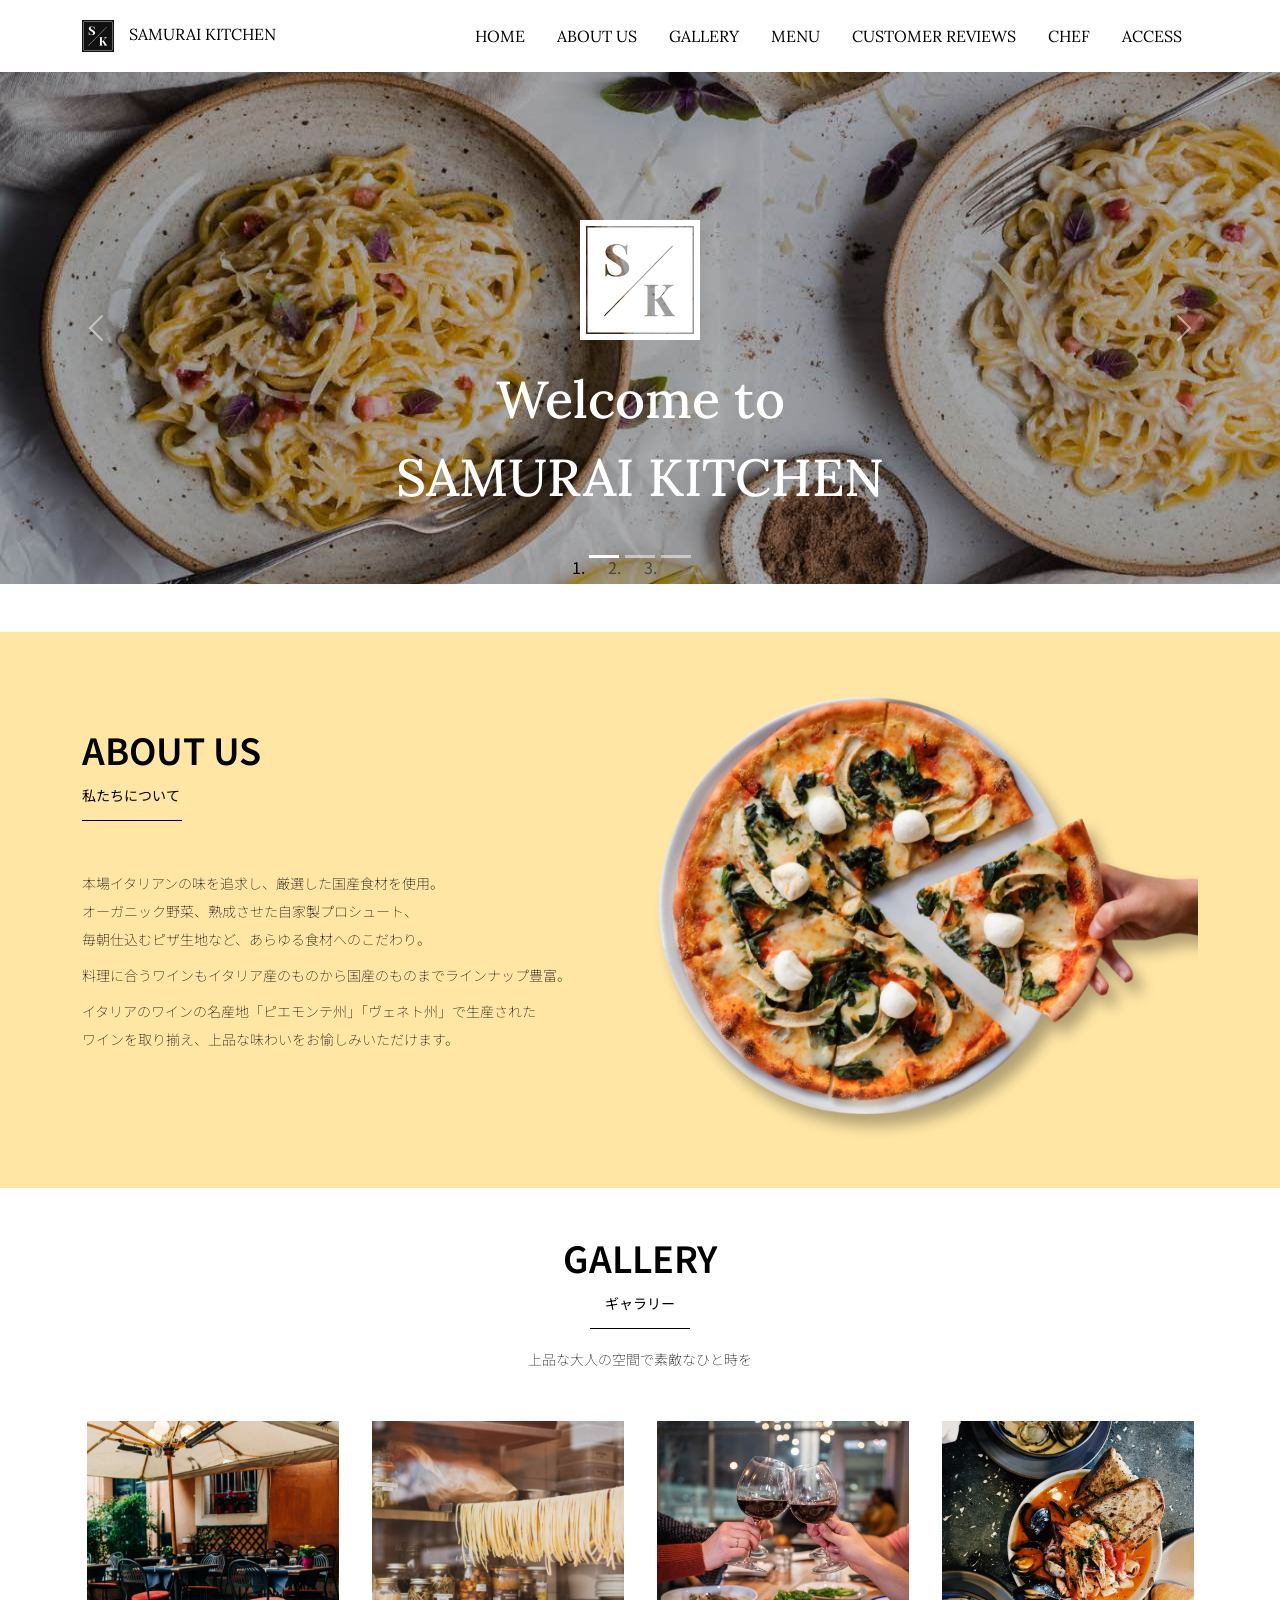
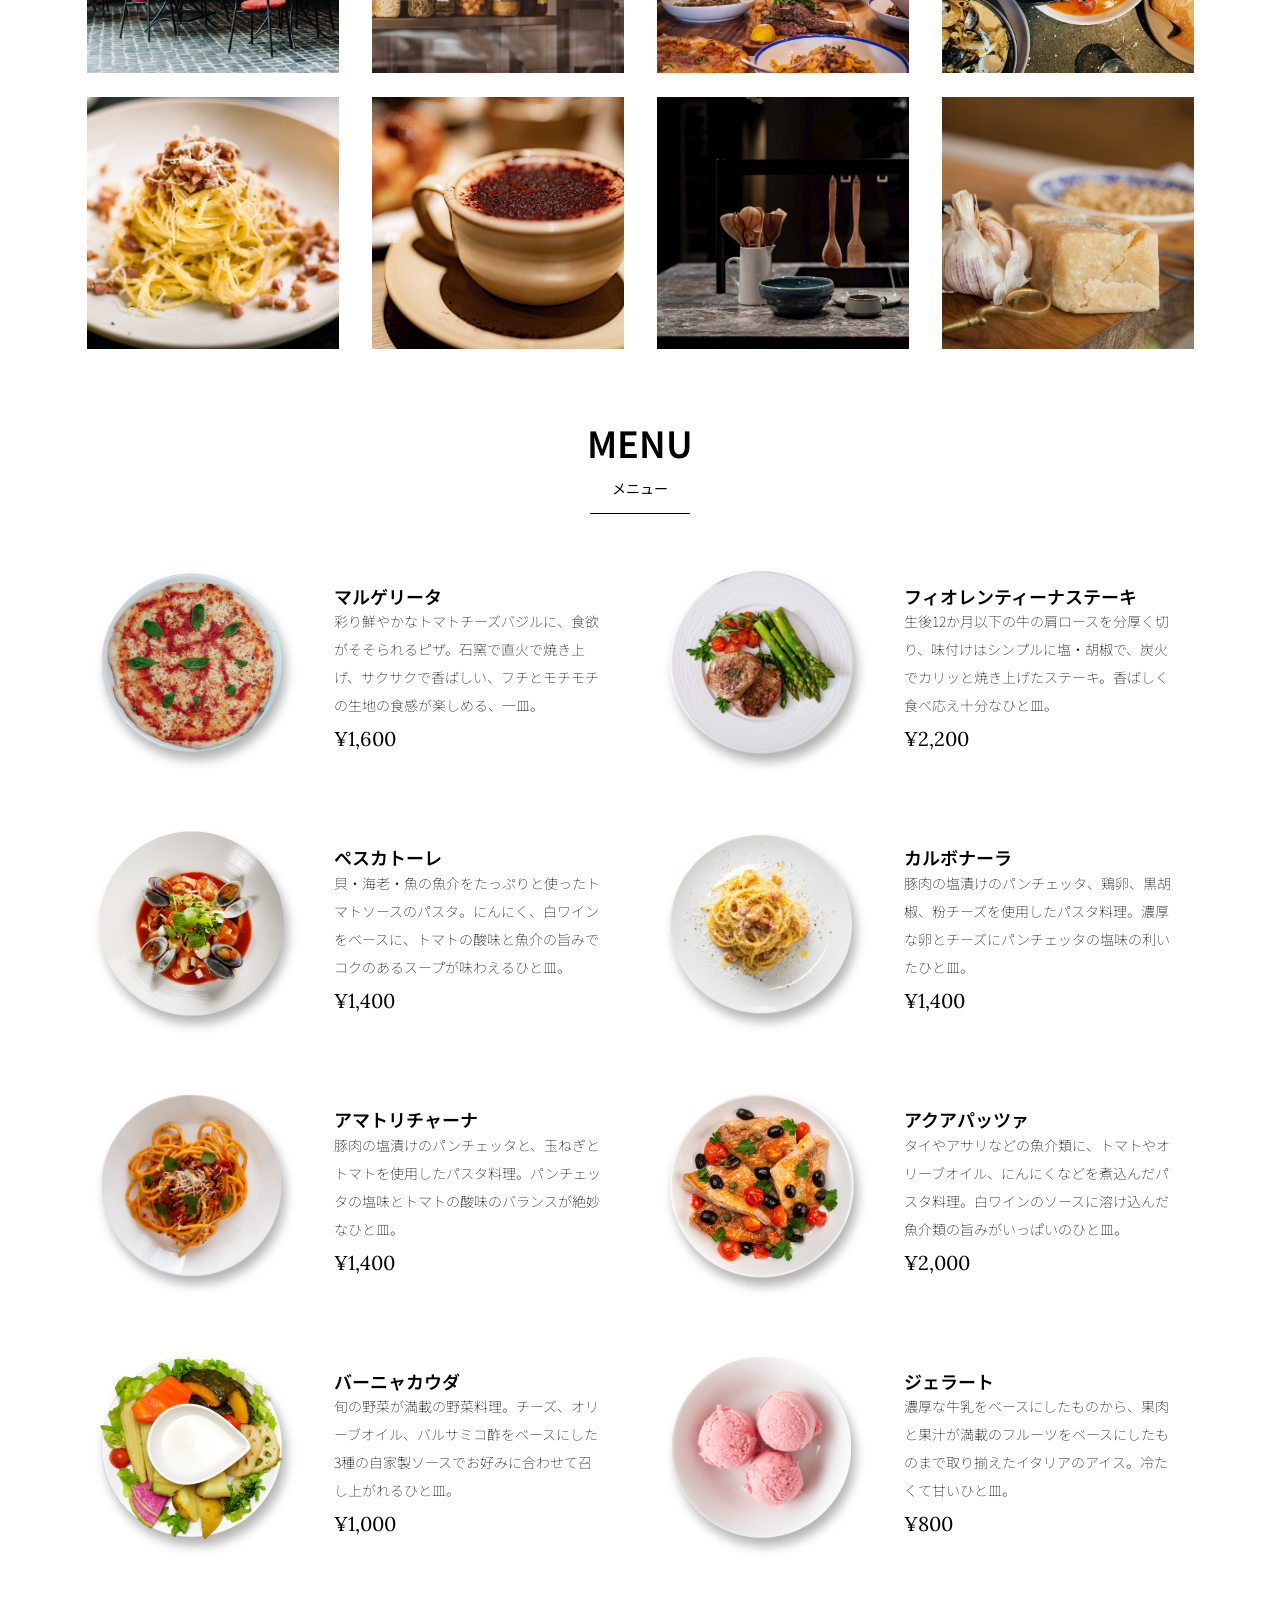
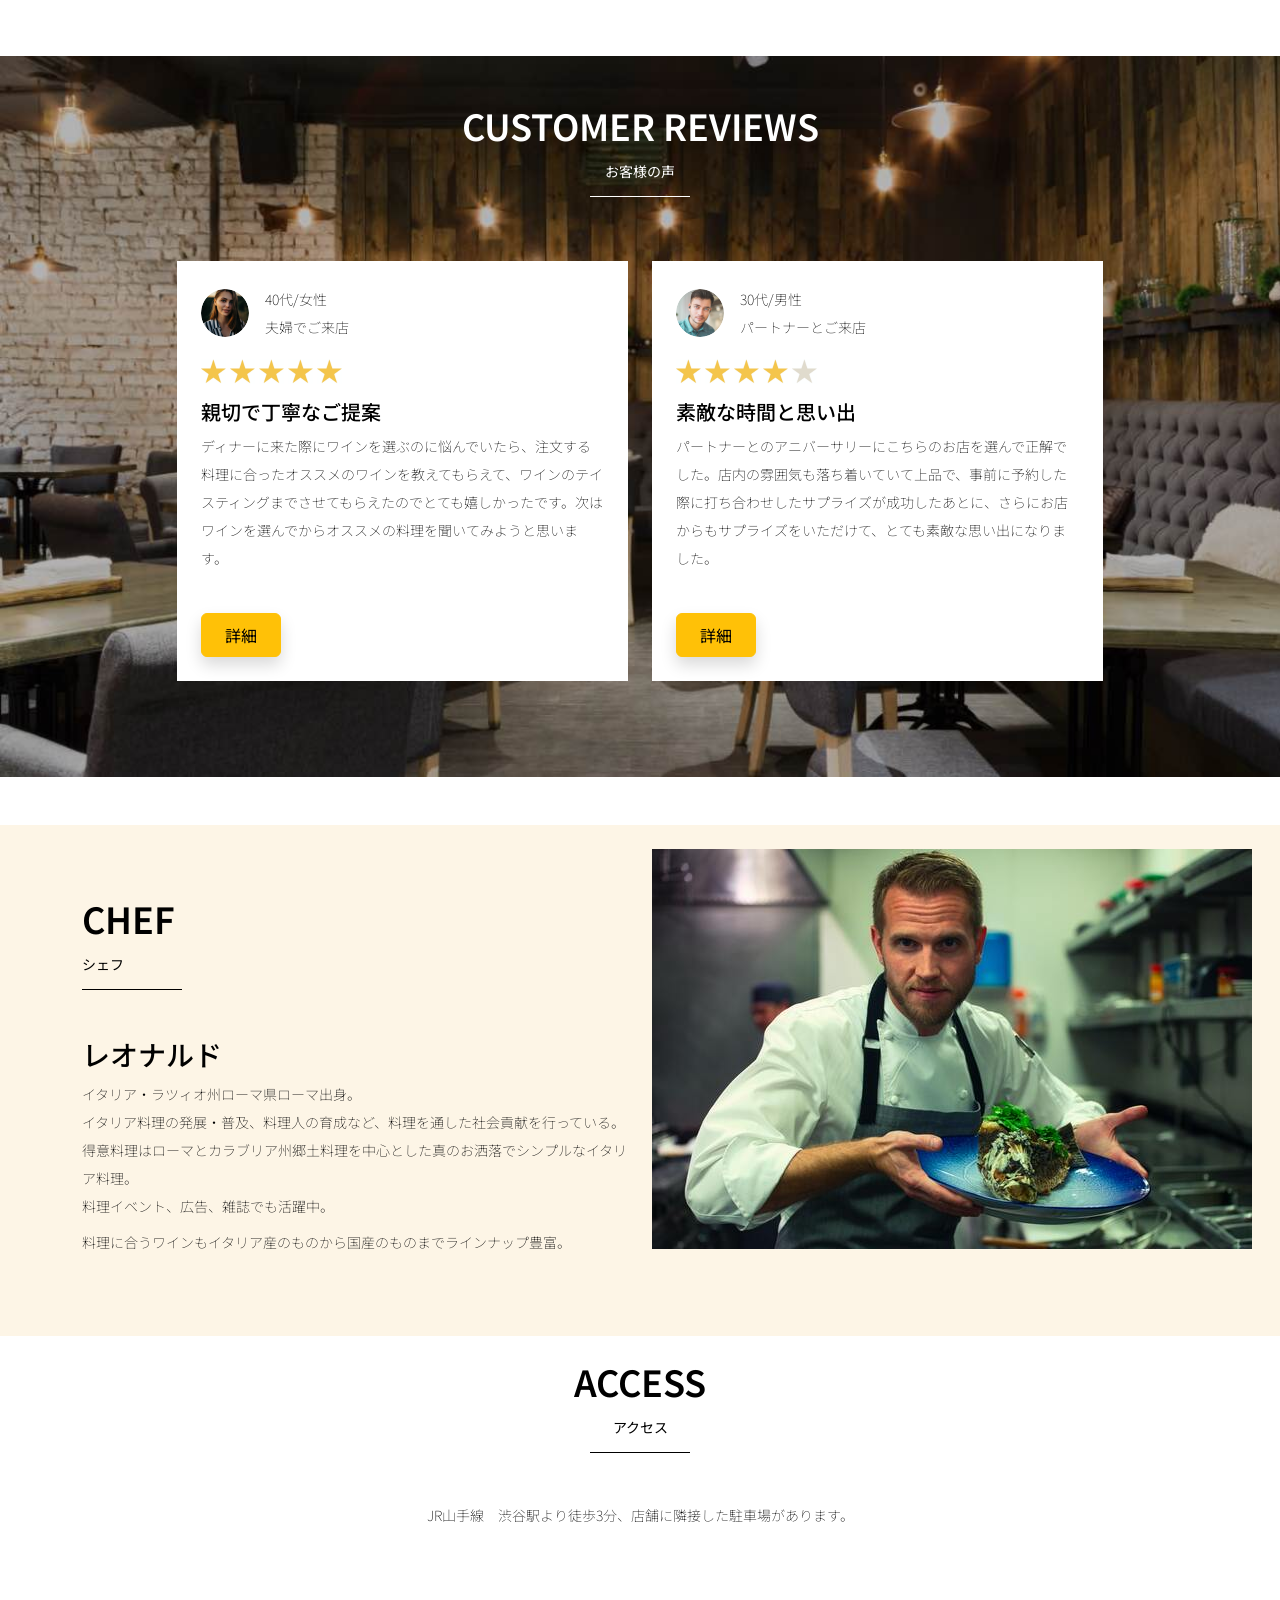
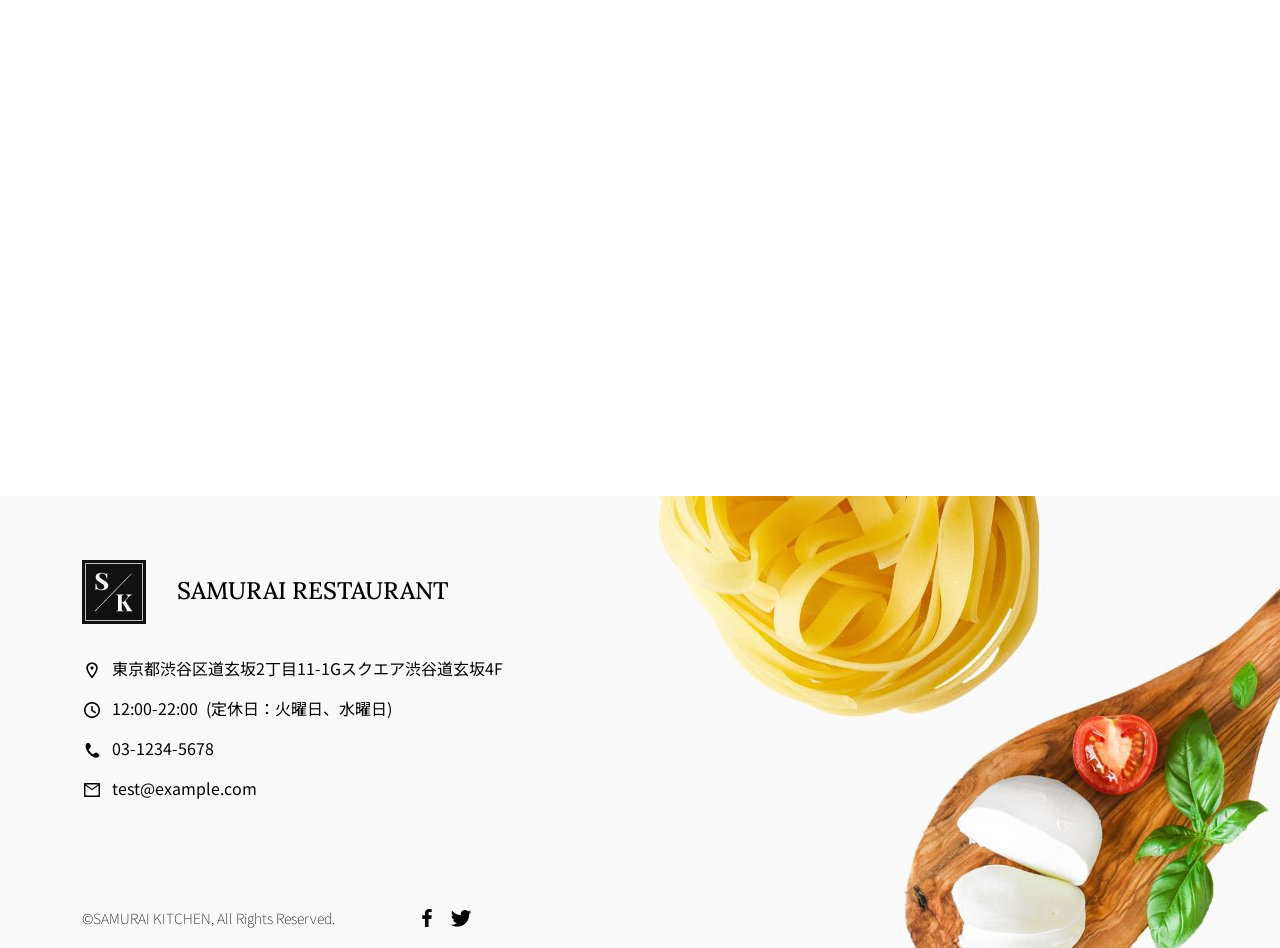
==== commit 372e13d3: "Update index.html" ====
--- a/kadai_015/index.html
+++ b/kadai_015/index.html
@@ -322,33 +322,6 @@
     </section>
     <!-- ************************************************ メニューセクション終了 -->
 
-<section class="chef_bg" id="chef">
-      <div class="container py-4 mb-4">
-        <div class="row">
-          <div class="col-lg-6 text-left">
-            <div class="py-5">
-              <h2 class="section_title chef mb-5">
-                CHEF
-              </h2>
-              <h3>レオナルド</h3>
-              <p class="mb-2">
-      イタリア・ラツィオ州ローマ県ローマ出身。 <br>イタリア料理の発展・普及、料理人の育成など、料理を通した社会貢献を行っている。 <br>得意料理はローマとカラブリア州郷土料理を中心とした真のお洒落でシンプルなイタリア料理。 <br>
-料理イベント、広告、雑誌でも活躍中。
-              </p>
-              <p class="mb-2">
-                料理に合うワインもイタリア産のものから国産のものまでラインナップ豊富。<br>
-              </p>
-              
-            </div>
-          </div>
-          <div class="col-lg-6">
-            <img src="img/chef.jpg" alt="chef">
-          </div>
-        </div>
-      </div>
-    </section>
-
-
     <!-- ************************************************ レビューセクション開始 -->
     <section id="review">
       <div class="review_wrapper">
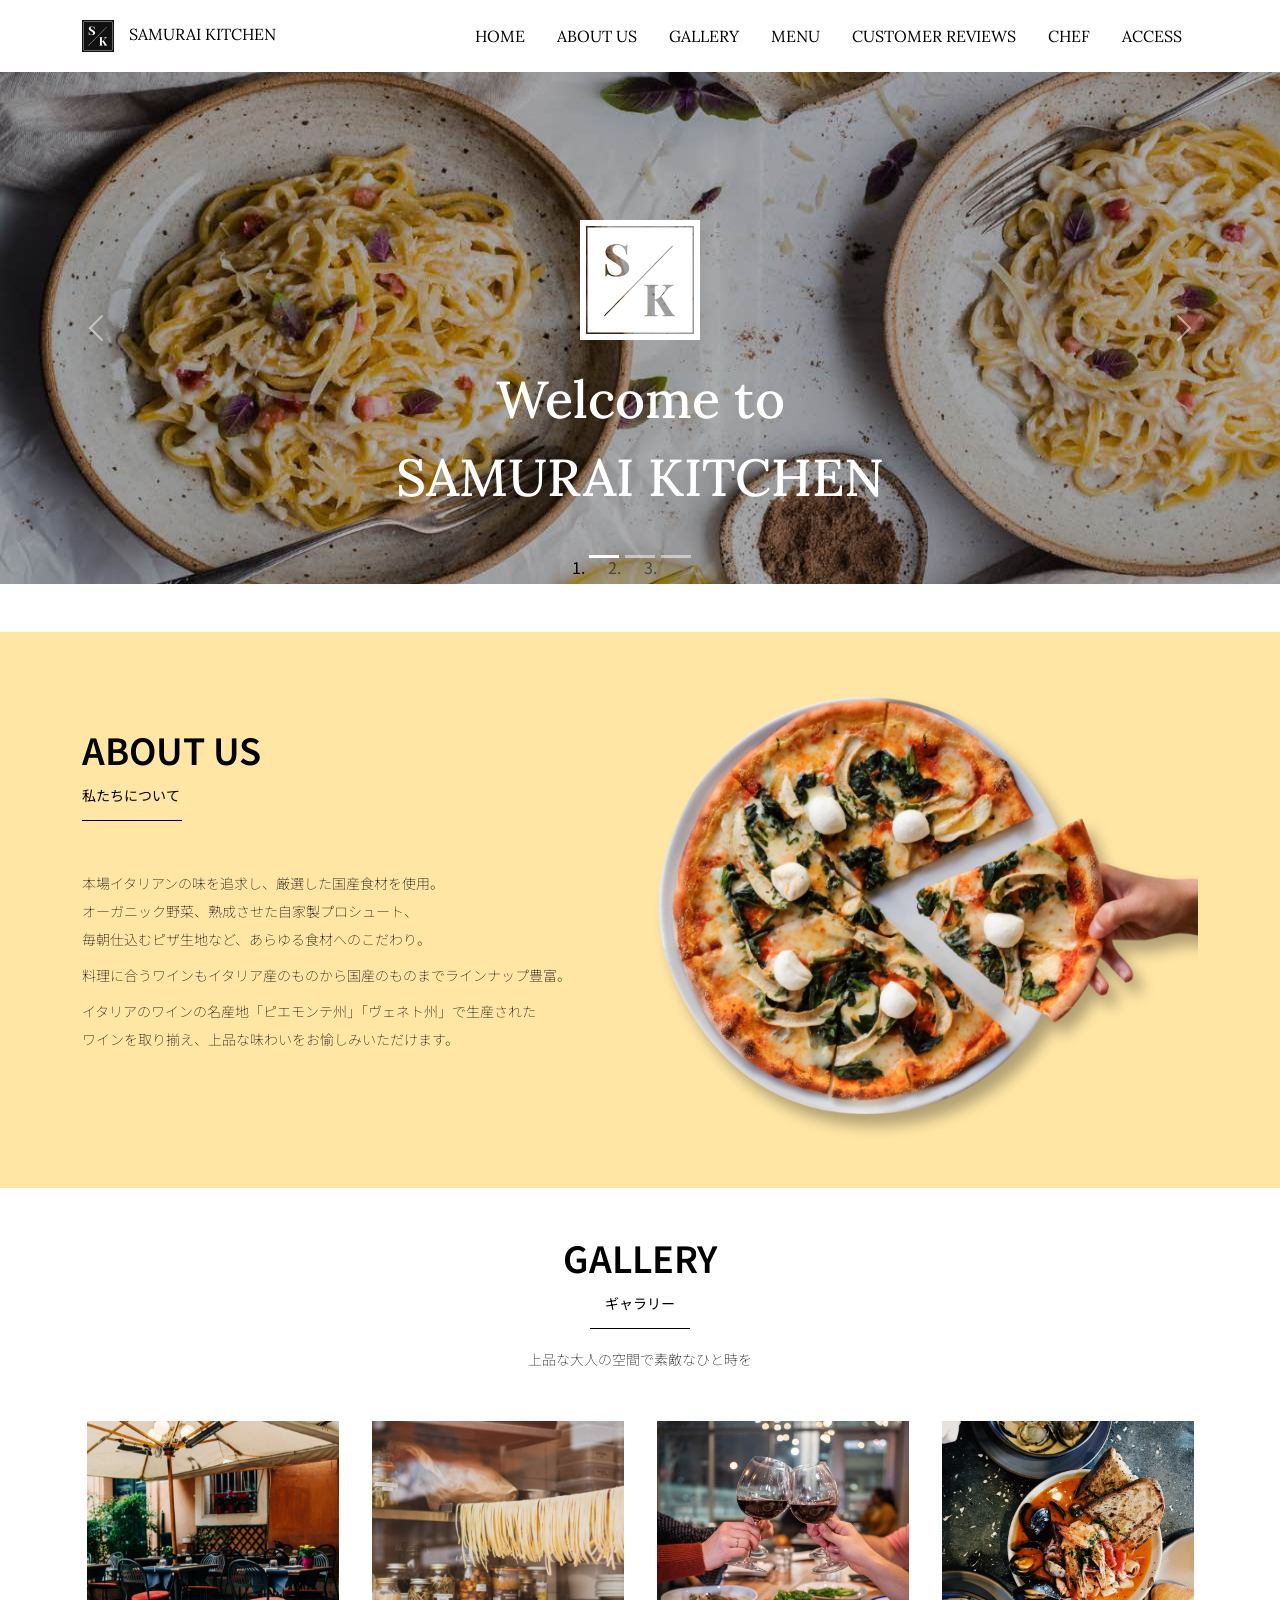
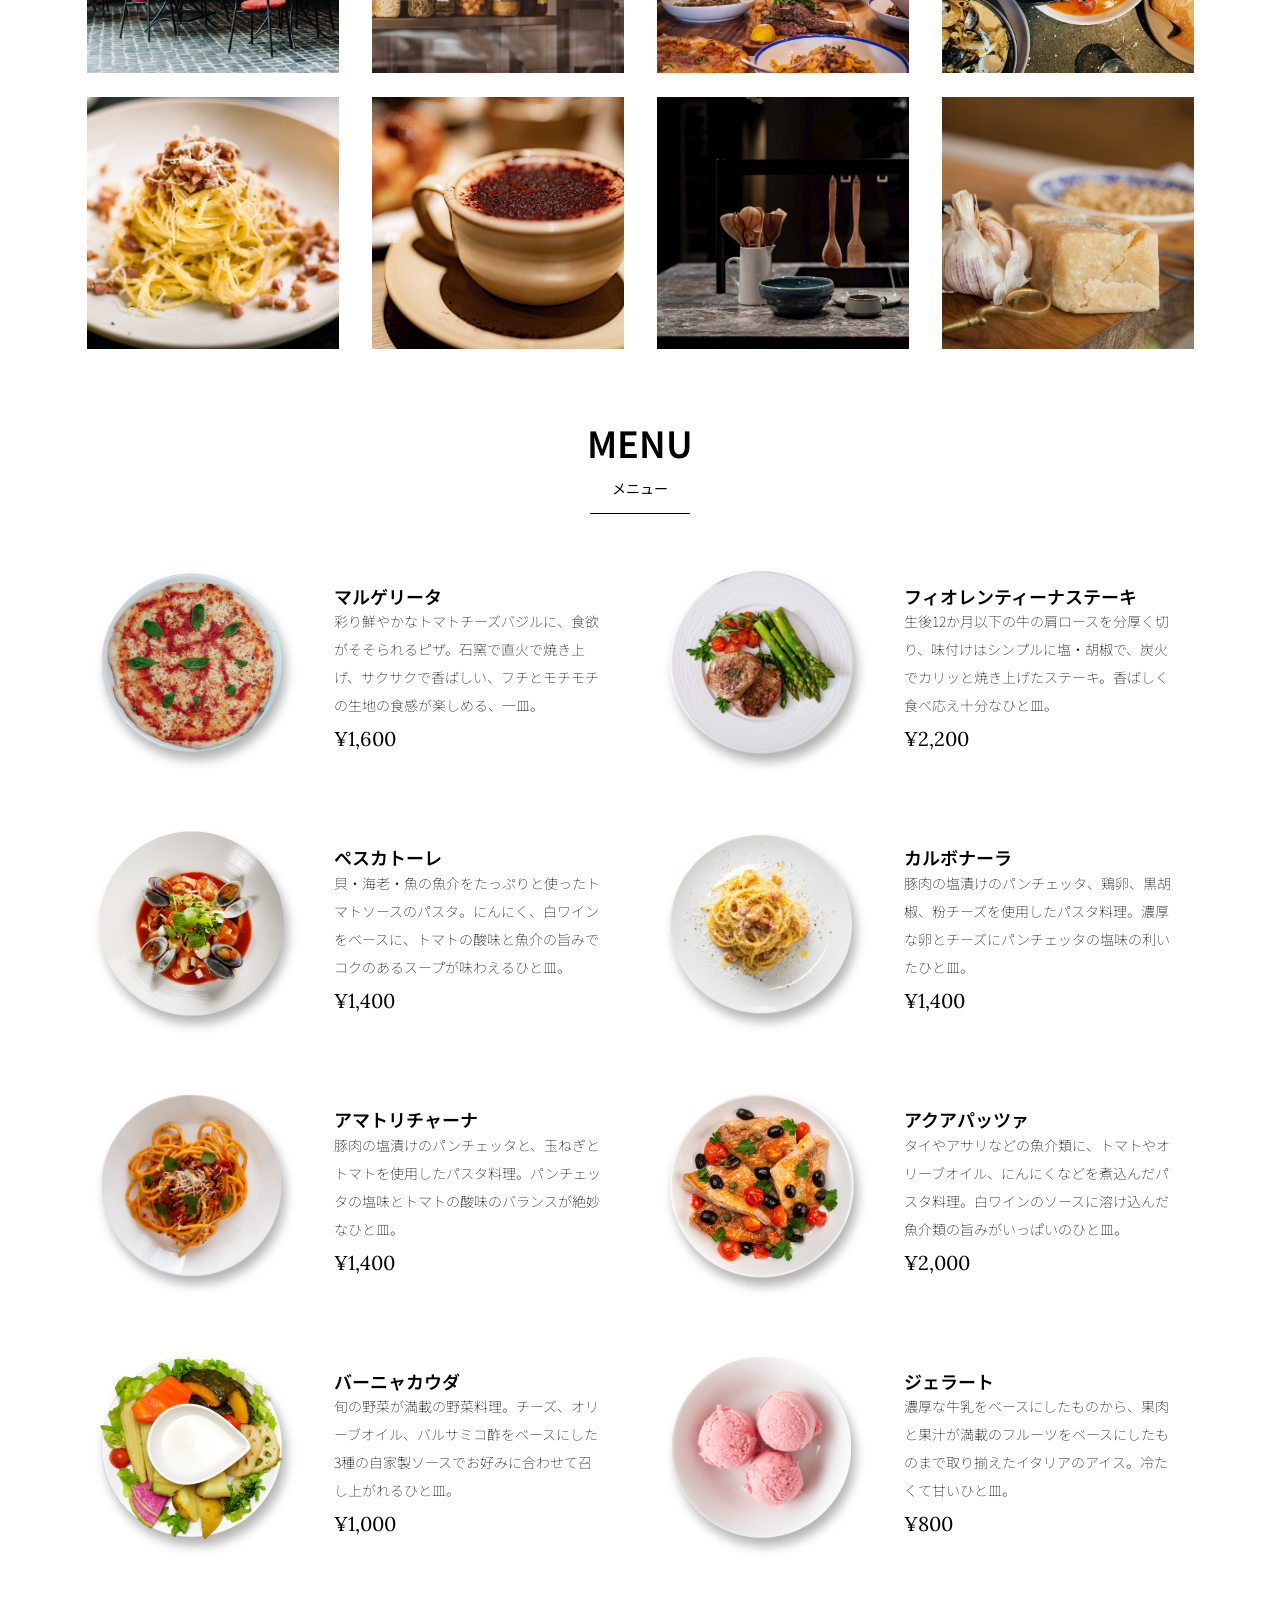
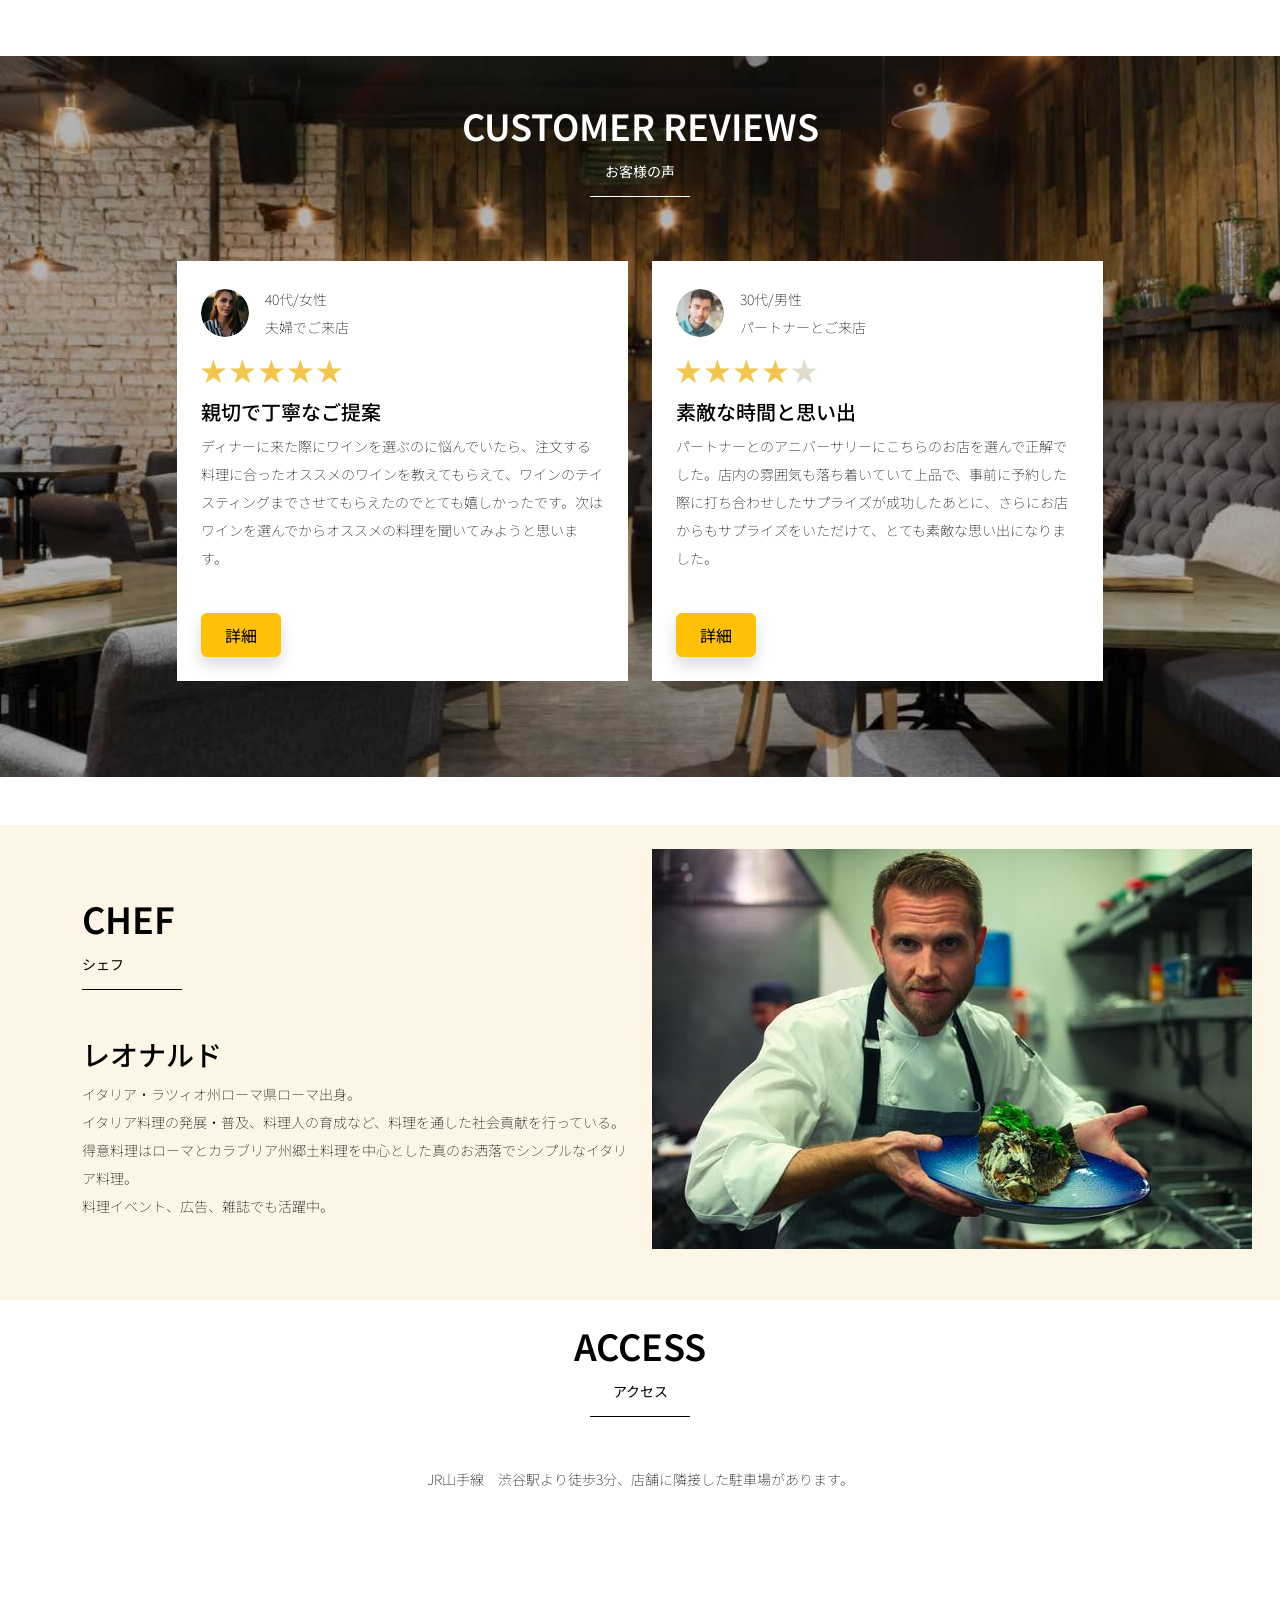
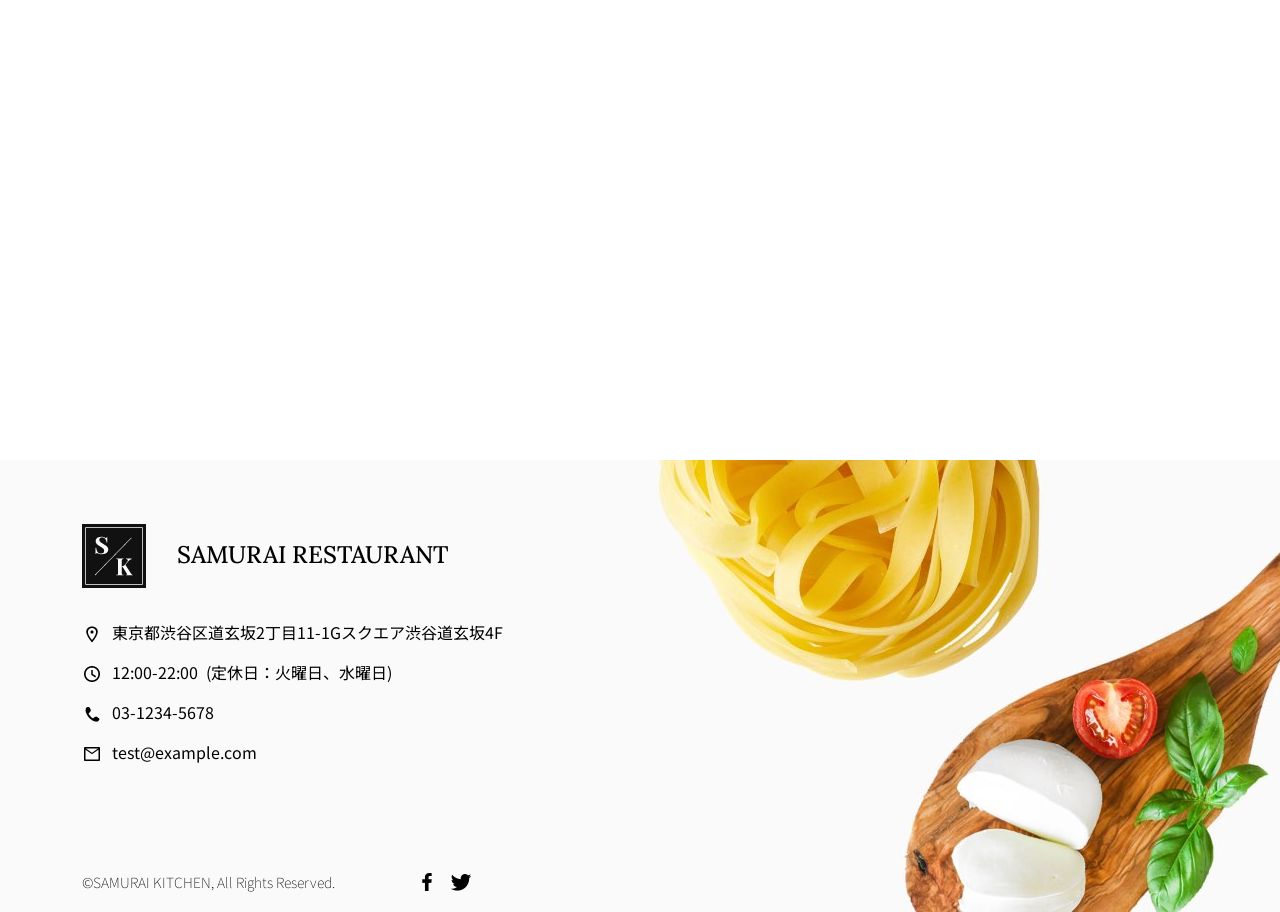
==== commit c7513643: "Update index.html" ====
--- a/kadai_015/index.html
+++ b/kadai_015/index.html
@@ -402,10 +402,6 @@
       イタリア・ラツィオ州ローマ県ローマ出身。 <br>イタリア料理の発展・普及、料理人の育成など、料理を通した社会貢献を行っている。 <br>得意料理はローマとカラブリア州郷土料理を中心とした真のお洒落でシンプルなイタリア料理。 <br>
 料理イベント、広告、雑誌でも活躍中。
               </p>
-              <p class="mb-2">
-                料理に合うワインもイタリア産のものから国産のものまでラインナップ豊富。<br>
-              </p>
-              
             </div>
           </div>
           <div class="col-lg-6">
